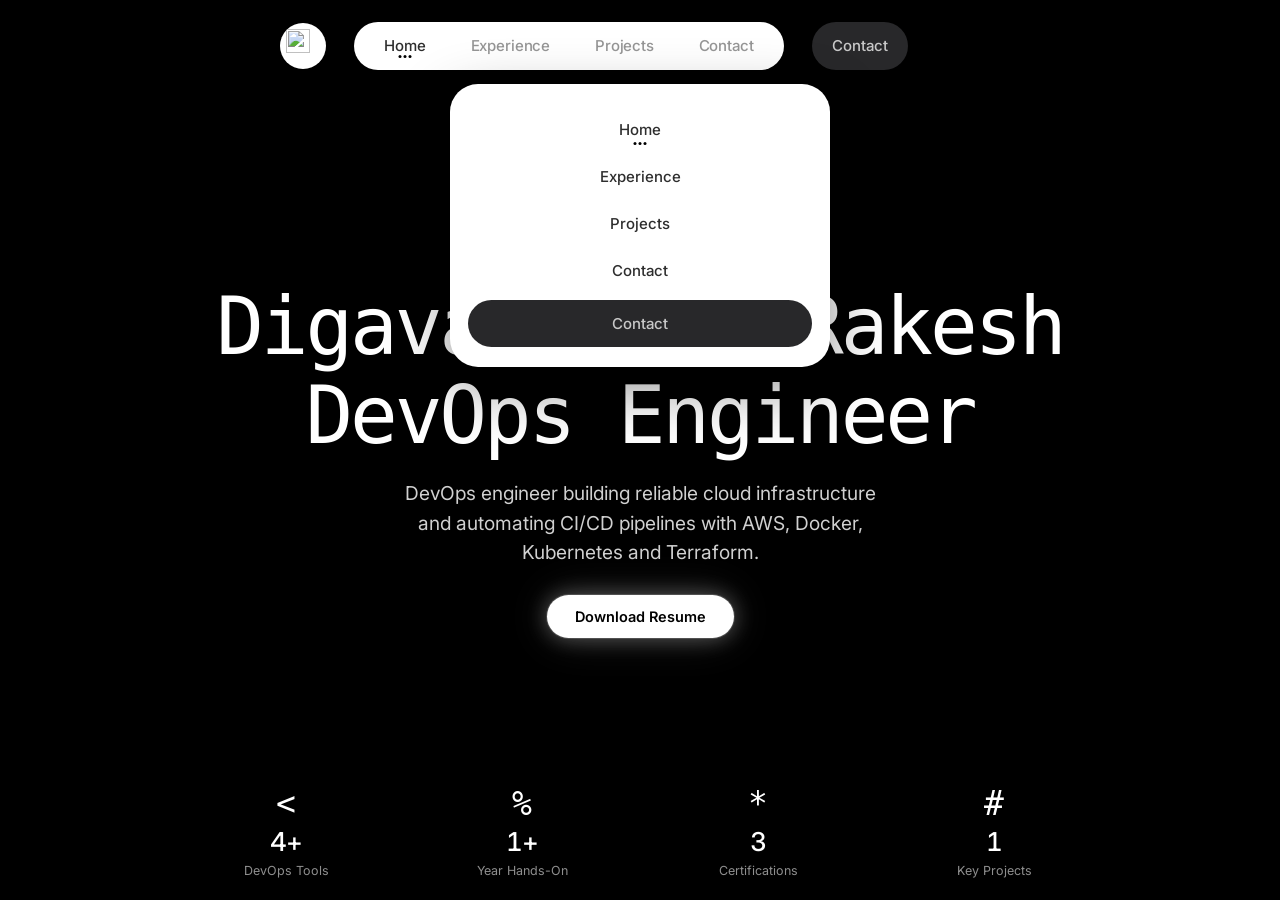
==== index.html @ d21d9f70 "Portfolio site" ====
<!DOCTYPE html>
<html lang="en">
<head>
<meta charset="UTF-8" />
<meta name="viewport" content="width=device-width, initial-scale=1.0" />
<meta name="description" content="Digavamurthi Rakesh — DevOps Engineer. AWS, Docker, Kubernetes, Jenkins and Terraform." />
<title>Digavamurthi Rakesh | DevOps Engineer</title>

<link rel="preconnect" href="https://fonts.googleapis.com" />
<link rel="preconnect" href="https://fonts.gstatic.com" crossorigin />
<link href="https://fonts.googleapis.com/css2?family=Inter:wght@400;500;600&display=swap" rel="stylesheet" />

<link
  href="https://db.onlinewebfonts.com/c/8cb707a9b8a73f8a7403336b861c3074?family=BubbledotICG-FinePos"
  rel="stylesheet"
/>

<link
  rel="stylesheet"
  href="https://cdnjs.cloudflare.com/ajax/libs/font-awesome/6.5.2/css/all.min.css"
  integrity="sha512-SnH5WK+bZxgPHs44uWIX+LLJAJ9/2PkPKZ5QiAj6Ta86w+fsb2TkcmfRyVX3pBnMFcV7oQPJkl9QevSCWr3W6A=="
  crossorigin="anonymous"
  referrerpolicy="no-referrer"
/>

<link rel="stylesheet" href="styles.css" />
</head>
<body>

<div class="bg">
  <video class="bg-video" autoplay muted loop playsinline>
    <source
      src="https://d8j0ntlcm91z4.cloudfront.net/user_38xzZboKViGWJOttwIXH07lWA1P/hf_20260809_012548_ef22562c-c0ae-4816-ad9d-f8922af4e6a7.mp4"
      type="video/mp4"
    />
  </video>
</div>

<div class="page">

  <header class="header">
    <a href="#" class="logo" aria-label="Home">
      <img src="assets/logo.webp" alt="" width="52" height="52" />
    </a>

    <nav class="nav-pill" aria-label="Primary">
      <a href="#" class="nav-link active">Home</a>
      <a href="#" class="nav-link">Experience</a>
      <a href="#" class="nav-link">Projects</a>
      <a href="mailto:rakeshdigavamurthi@gmail.com" class="nav-link">Contact</a>
    </nav>

    <a href="mailto:rakeshdigavamurthi@gmail.com" class="sign-in">Contact</a>

    <button type="button" class="burger" aria-label="Menu" aria-expanded="false" aria-controls="mobile-menu">
      <span></span><span></span><span></span>
    </button>
  </header>

  <div class="overlay" id="overlay" hidden></div>

  <nav class="mobile-menu" id="mobile-menu" aria-label="Mobile" hidden>
    <a href="#" class="mobile-link active">Home</a>
    <a href="#" class="mobile-link">Experience</a>
    <a href="#" class="mobile-link">Projects</a>
    <a href="mailto:rakeshdigavamurthi@gmail.com" class="mobile-link">Contact</a>
    <a href="mailto:rakeshdigavamurthi@gmail.com" class="mobile-sign-in">Contact</a>
  </nav>

  <main class="hero">
    <div class="trust anim" style="--d:0.05s">
      <div class="avatar a1"><span class="avatar-inner"><i class="fa-brands fa-aws"></i></span></div>
      <div class="avatar a2"><span class="avatar-inner"><i class="fa-brands fa-docker"></i></span></div>
      <div class="avatar a3"><span class="avatar-inner"><i class="fa-brands fa-github"></i></span></div>
      <div class="trust-pill">Hands-on with AWS, Docker &amp; CI/CD</div>
    </div>

    <h1 class="headline anim">
      <span class="line line1">Digavamurthi Rakesh</span>
      <span class="line line2">DevOps Engineer</span>
    </h1>

    <p class="subhead anim" style="--d:0.28s">
      DevOps engineer building reliable cloud infrastructure and automating
      CI/CD pipelines with AWS, Docker, Kubernetes and Terraform.
    </p>

    <a href="assets/Digavamurthi-Rakesh-Resume.pdf" download="Digavamurthi-Rakesh-Resume.pdf" class="cta anim" style="--d:0.4s">Download Resume</a>
  </main>

  <footer class="stats">
    <div class="stat anim" style="--d:0.5s">
      <div class="stat-icon">&lt;</div>
      <div class="stat-value" data-target="5" data-suffix="+" data-decimals="0">0+</div>
      <div class="stat-label">DevOps Tools</div>
    </div>
    <div class="stat anim" style="--d:0.58s">
      <div class="stat-icon">%</div>
      <div class="stat-value" data-target="1" data-suffix="+" data-decimals="0">0+</div>
      <div class="stat-label">Year Hands-On</div>
    </div>
    <div class="stat anim" style="--d:0.66s">
      <div class="stat-icon">*</div>
      <div class="stat-value" data-target="4" data-suffix="" data-decimals="0">0</div>
      <div class="stat-label">Certifications</div>
    </div>
    <div class="stat anim" style="--d:0.74s">
      <div class="stat-icon">#</div>
      <div class="stat-value" data-target="2" data-suffix="" data-decimals="0">0</div>
      <div class="stat-label">Key Projects</div>
    </div>
  </footer>

</div>

<script src="main.js"></script>
</body>
</html>
---- styles.css ----
/* ============================
   Variables
============================ */
:root {
  --bg: #000000;
  --text: #ffffff;
  --muted: #8e8e8e;
  --nav-text: #2e2e2e;
  --pill-dark: #28282a;
  --sign-in-text: #c8c8c8;
  --nav-shadow: 0 4px 14px rgba(0, 0, 0, 0.16);
  --trust-bg: #28282a;
  --trust-border: rgba(255, 255, 255, 0.4);
  --trust-text: #c4c2c3;
  --font-sans: "Inter", "Segoe UI", system-ui, sans-serif;
  --font-display: "BubbledotICG-FinePos", "Geist Pixel Circle", monospace;
}

/* ============================
   Reset
============================ */
* {
  margin: 0;
  padding: 0;
  box-sizing: border-box;
}

html, body {
  height: 100%;
  width: 100%;
}

body {
  position: relative;
  background: var(--bg);
  color: var(--text);
  overflow: hidden;
  height: 100vh;
  height: 100dvh;
  font-family: var(--font-sans);
  -webkit-font-smoothing: antialiased;
  -moz-osx-font-smoothing: grayscale;
  text-rendering: optimizeLegibility;
}

a {
  color: inherit;
}

button {
  font-family: inherit;
}

/* ============================
   Local font (fallback display face)
============================ */
@font-face {
  font-family: "Geist Pixel Circle";
  src: url("fonts/GeistPixel-Circle.woff2") format("woff2");
  font-weight: 400;
  font-style: normal;
  font-display: swap;
}

/* ============================
   Background video
============================ */
.bg {
  position: absolute;
  inset: 0;
  background: #000;
  overflow: hidden;
  z-index: 0;
}

.bg-video {
  position: absolute;
  inset: 0;
  width: 100%;
  height: 100%;
  object-fit: cover;
  pointer-events: none;
  z-index: 0;
}

/* ============================
   Page layout
============================ */
.page {
  position: relative;
  z-index: 1;
  display: flex;
  flex-direction: column;
  align-items: center;
  width: 100%;
  height: 100vh;
  height: 100dvh;
  padding: clamp(16px, 2.4vh, 28px) clamp(14px, 3vw, 32px);
  overflow: hidden;
}

/* ============================
   Header
============================ */
.header {
  position: relative;
  z-index: 3;
  flex-shrink: 0;
  width: 100%;
  max-width: 720px;
  display: flex;
  align-items: center;
  gap: clamp(18px, 2.8vw, 28px);
  animation: slideDown 0.7s cubic-bezier(0.22, 1, 0.36, 1) both;
}

@keyframes slideDown {
  from { opacity: 0; transform: translateY(-18px); }
  to   { opacity: 1; transform: translateY(0); }
}

.logo {
  flex-shrink: 0;
  width: clamp(40px, 4.4vw, 46px);
  height: clamp(40px, 4.4vw, 46px);
  border-radius: 50%;
  background: #fff;
  box-shadow: var(--nav-shadow);
  display: grid;
  place-items: center;
  overflow: hidden;
  text-decoration: none;
  transition: transform 0.25s ease;
}
.logo:hover {
  transform: scale(1.04);
}
.logo img {
  width: 72%;
  height: 72%;
  object-fit: contain;
  display: block;
}

.nav-pill {
  display: flex;
  align-items: center;
  justify-content: space-around;
  flex: 1;
  min-width: 0;
  max-width: 430px;
  height: clamp(44px, 5.2vw, 48px);
  padding: 4px 8px;
  background: #fff;
  border-radius: 999px;
  box-shadow: var(--nav-shadow);
}

.nav-link {
  position: relative;
  font-family: var(--font-sans);
  font-weight: 500;
  font-size: clamp(13px, 1.4vw, 15px);
  letter-spacing: -0.01em;
  color: var(--nav-text);
  text-decoration: none;
  opacity: 0.5;
  padding: 8px 10px;
  white-space: nowrap;
  transition: opacity 0.2s ease;
}
.nav-link:hover { opacity: 0.75; }
.nav-link.active { opacity: 1; }

.nav-link.active::after {
  content: "";
  position: absolute;
  left: 50%;
  bottom: 5px;
  transform: translateX(-50%);
  width: 3px;
  height: 3px;
  border-radius: 50%;
  background: #000;
  box-shadow: -5px 0 0 #000, 5px 0 0 #000;
}

.sign-in {
  flex-shrink: 0;
  display: inline-flex;
  align-items: center;
  justify-content: center;
  height: clamp(44px, 5.2vw, 48px);
  padding: 0 20px;
  background: var(--pill-dark);
  color: var(--sign-in-text);
  border-radius: 999px;
  box-shadow: var(--nav-shadow);
  font-family: var(--font-sans);
  font-weight: 500;
  font-size: clamp(13px, 1.4vw, 15px);
  text-decoration: none;
  white-space: nowrap;
  transition: background 0.2s ease, color 0.2s ease, transform 0.2s ease;
}
.sign-in:hover {
  background: #323234;
  color: #fff;
  transform: translateY(-1px);
}

.burger {
  display: none;
  flex-shrink: 0;
  position: relative;
  width: 48px;
  height: 48px;
  border: none;
  border-radius: 50%;
  background: var(--pill-dark);
  cursor: pointer;
  transition: background 0.3s ease;
}
.burger span {
  position: absolute;
  left: 50%;
  top: 50%;
  width: 18px;
  height: 1.5px;
  background: #fff;
  border-radius: 1px;
  transition: transform 0.3s ease, background 0.3s ease, opacity 0.3s ease;
}
.burger span:nth-child(1) { transform: translate(-50%, -50%) translateY(-6.5px); }
.burger span:nth-child(2) { transform: translate(-50%, -50%); }
.burger span:nth-child(3) { transform: translate(-50%, -50%) translateY(6.5px); }

.burger[aria-expanded="true"] {
  background: #fff;
}
.burger[aria-expanded="true"] span {
  background: #000;
}
.burger[aria-expanded="true"] span:nth-child(1) {
  transform: translate(-50%, -50%) rotate(45deg);
}
.burger[aria-expanded="true"] span:nth-child(2) {
  opacity: 0;
}
.burger[aria-expanded="true"] span:nth-child(3) {
  transform: translate(-50%, -50%) rotate(-45deg);
}

/* ============================
   Mobile overlay + menu
============================ */
.overlay {
  position: fixed;
  inset: 0;
  background: rgba(0, 0, 0, 0.62);
  backdrop-filter: blur(6px);
  -webkit-backdrop-filter: blur(6px);
  z-index: 2;
  animation: overlayIn 0.28s ease both;
}

@keyframes overlayIn {
  from { opacity: 0; }
  to   { opacity: 1; }
}

.mobile-menu {
  position: fixed;
  top: 84px;
  left: 50%;
  transform: translateX(-50%);
  z-index: 3;
  width: min(92vw, 380px);
  display: flex;
  flex-direction: column;
  background: #fff;
  border-radius: 28px;
  padding: 22px 18px 20px;
  box-shadow: 0 20px 60px rgba(0, 0, 0, 0.45);
  animation: menuIn 0.38s cubic-bezier(0.22, 1, 0.36, 1) both;
}

@keyframes menuIn {
  from { opacity: 0; transform: translateX(-50%) translateY(-12px) scale(0.96); }
  to   { opacity: 1; transform: translateX(-50%) translateY(0) scale(1); }
}

.mobile-link,
.mobile-sign-in {
  position: relative;
  display: flex;
  align-items: center;
  justify-content: center;
  padding: 14px 0;
  font-family: var(--font-sans);
  font-weight: 500;
  font-size: 15px;
  color: var(--nav-text);
  text-decoration: none;
  opacity: 0;
  animation: linkIn 0.4s cubic-bezier(0.22, 1, 0.36, 1) forwards;
}
.mobile-link:nth-of-type(1) { animation-delay: 0.05s; }
.mobile-link:nth-of-type(2) { animation-delay: 0.1s; }
.mobile-link:nth-of-type(3) { animation-delay: 0.15s; }
.mobile-link:nth-of-type(4) { animation-delay: 0.2s; }
.mobile-sign-in { animation-delay: 0.25s; }

@keyframes linkIn {
  from { opacity: 0; transform: translateY(8px); }
  to   { opacity: 1; transform: translateY(0); }
}

.mobile-link.active::after {
  content: "";
  position: absolute;
  left: 50%;
  bottom: 8px;
  transform: translateX(-50%);
  width: 3px;
  height: 3px;
  border-radius: 50%;
  background: #000;
  box-shadow: -5px 0 0 #000, 5px 0 0 #000;
}

.mobile-sign-in {
  margin-top: 6px;
  background: var(--pill-dark);
  color: var(--sign-in-text);
  border-radius: 999px;
}

/* ============================
   Hero
============================ */
.hero {
  position: relative;
  z-index: 1;
  flex: 1;
  width: 100%;
  max-width: 900px;
  display: flex;
  flex-direction: column;
  align-items: center;
  justify-content: center;
  text-align: center;
}

/* Trust row */
.trust {
  --trust-size: clamp(36px, 4.5vw, 42px);
  display: inline-flex;
  align-items: center;
  margin-bottom: clamp(16px, 2.5vh, 26px);
}

.avatar {
  position: relative;
  box-sizing: border-box;
  width: var(--trust-size);
  height: var(--trust-size);
  border-radius: 50%;
  background: var(--trust-bg);
  border: 1px solid var(--trust-border);
  padding: 5px;
  transition: transform 0.35s ease;
}
.avatar-inner {
  display: grid;
  place-items: center;
  width: 100%;
  height: 100%;
  border-radius: 50%;
  background: #fff;
}
.avatar-inner i {
  color: #111;
  font-size: calc(var(--trust-size) * 0.34);
  line-height: 1;
}

.a1 { z-index: 1; }
.a2 { z-index: 2; margin-left: calc(var(--trust-size) * -0.42); }
.a3 { z-index: 4; margin-left: calc(var(--trust-size) * -0.42); }

.a1:hover { transform: translateY(-2px); }
.a2:hover { transform: translateY(-4px); }
.a3:hover { transform: translateY(-2px); }

.trust-pill {
  box-sizing: border-box;
  z-index: 3;
  display: inline-flex;
  align-items: center;
  height: var(--trust-size);
  margin-left: calc(var(--trust-size) * -0.42);
  padding-left: calc(var(--trust-size) * 0.58);
  padding-right: 16px;
  background: var(--trust-bg);
  border: 1px solid var(--trust-border);
  border-radius: 999px;
  color: var(--trust-text);
  font-family: var(--font-sans);
  font-weight: 500;
  font-size: clamp(12px, 1.4vw, 13.5px);
  white-space: nowrap;
}

/* Headline */
.headline {
  font-family: var(--font-display);
  font-weight: 400;
  color: #fff;
  font-size: clamp(28px, 6.2vw, 80px);
  letter-spacing: -0.04em;
  line-height: 1.12;
  white-space: nowrap;
  overflow: hidden;
  margin: 0 0 clamp(14px, 2vh, 20px);
}

.headline.anim {
  opacity: 1;
  transform: none;
  filter: none;
  animation: none;
}

.headline .line {
  display: block;
  opacity: 0;
  transform: translateY(14px);
  animation: headlineFade 0.85s cubic-bezier(0.22, 1, 0.36, 1) forwards;
}
.headline .line1 { animation-delay: 0.12s; }
.headline .line2 { animation-delay: 0.3s; }

@keyframes headlineFade {
  to { opacity: 1; transform: translateY(0); }
}

/* Subhead */
.subhead {
  max-width: min(500px, 92%);
  font-size: clamp(calc(13.5px + 2pt), calc(1.55vw + 2pt), calc(16.5px + 2pt));
  color: #d0d0d0;
  opacity: 0.8;
  line-height: 1.55;
  font-weight: 400;
  margin: 0 0 clamp(20px, 3vh, 32px);
}

/* CTA */
.cta {
  display: inline-flex;
  align-items: center;
  justify-content: center;
  background: #fff;
  color: #000;
  font-family: var(--font-sans);
  font-weight: 600;
  font-size: clamp(13.5px, 1.5vw, 14.5px);
  padding: clamp(11px, 1.6vh, 13px) clamp(22px, 3vw, 28px);
  border-radius: 999px;
  text-decoration: none;
  box-shadow:
    0 0 0 1px rgba(255, 255, 255, 0.15),
    0 0 22px rgba(255, 255, 255, 0.32),
    0 0 44px rgba(255, 255, 255, 0.12);
  transition: transform 0.25s ease, box-shadow 0.25s ease;
}
.cta:hover {
  transform: translateY(-2px) scale(1.02);
  box-shadow:
    0 0 0 1px rgba(255, 255, 255, 0.25),
    0 0 30px rgba(255, 255, 255, 0.45),
    0 0 60px rgba(255, 255, 255, 0.18);
}
.cta.anim {
  animation-name: revealPulse;
}

@keyframes revealPulse {
  0%   { opacity: 0; transform: translateY(22px) scale(0.98); filter: blur(6px); }
  55%  { opacity: 1; transform: translateY(-2px) scale(1.04); filter: blur(0); }
  100% { opacity: 1; transform: translateY(0) scale(1); filter: blur(0); }
}

/* ============================
   Stats footer
============================ */
.stats {
  position: relative;
  z-index: 1;
  flex-shrink: 0;
  width: 100%;
  max-width: 920px;
  display: grid;
  grid-template-columns: repeat(4, 1fr);
  gap: clamp(10px, 2vw, 24px);
}

.stat {
  display: flex;
  flex-direction: column;
  align-items: center;
  gap: 6px;
  text-align: center;
}

.stat-icon {
  font-family: var(--font-display);
  color: #fff;
  font-size: clamp(22px, 3vw, 33px);
  line-height: 1;
}

.stat-value {
  font-family: var(--font-sans);
  color: #fff;
  font-weight: 500;
  font-size: clamp(18px, 2.2vw, 26px);
  letter-spacing: -0.025em;
  font-variant-numeric: tabular-nums;
}

.stat-label {
  font-family: var(--font-sans);
  color: var(--muted);
  font-size: clamp(11px, 1.2vw, 12.5px);
}

/* ============================
   Shared entrance animation
============================ */
.anim {
  opacity: 0;
  transform: translateY(22px) scale(0.98);
  filter: blur(6px);
  animation: reveal 0.85s cubic-bezier(0.22, 1, 0.36, 1) forwards;
  animation-delay: var(--d, 0s);
}

@keyframes reveal {
  to { opacity: 1; transform: translateY(0) scale(1); filter: blur(0); }
}

@media (prefers-reduced-motion: reduce) {
  .anim,
  .header,
  .headline .line {
    animation: none !important;
    opacity: 1 !important;
    transform: none !important;
    filter: none !important;
  }
}

/* ============================
   Mobile (<= 720px)
============================ */
@media (max-width: 720px) {
  .header {
    justify-content: space-between;
    max-width: 100%;
  }
  .nav-pill,
  .sign-in {
    display: none;
  }
  .burger {
    display: block;
  }
  .logo {
    width: 48px;
    height: 48px;
  }

  .headline {
    letter-spacing: -0.08em;
    line-height: 1.05;
  }

  .stats {
    grid-template-columns: repeat(2, 1fr);
    gap: clamp(18px, 4vw, 26px) clamp(10px, 3vw, 20px);
  }
}

/* ============================
   Small mobile (<= 420px)
============================ */
@media (max-width: 420px) {
  .trust {
    --trust-size: 34px;
  }
  .trust-pill {
    font-size: 12px;
  }
  .headline {
    letter-spacing: -0.09em;
    line-height: 1.04;
  }
}

/* ============================
   Short viewport height
============================ */
@media (max-height: 700px) {
  .trust {
    margin-bottom: clamp(10px, 1.5vh, 16px);
  }
  .headline {
    margin-bottom: clamp(8px, 1.2vh, 14px);
  }
  .subhead {
    margin-bottom: clamp(12px, 1.8vh, 20px);
  }
}
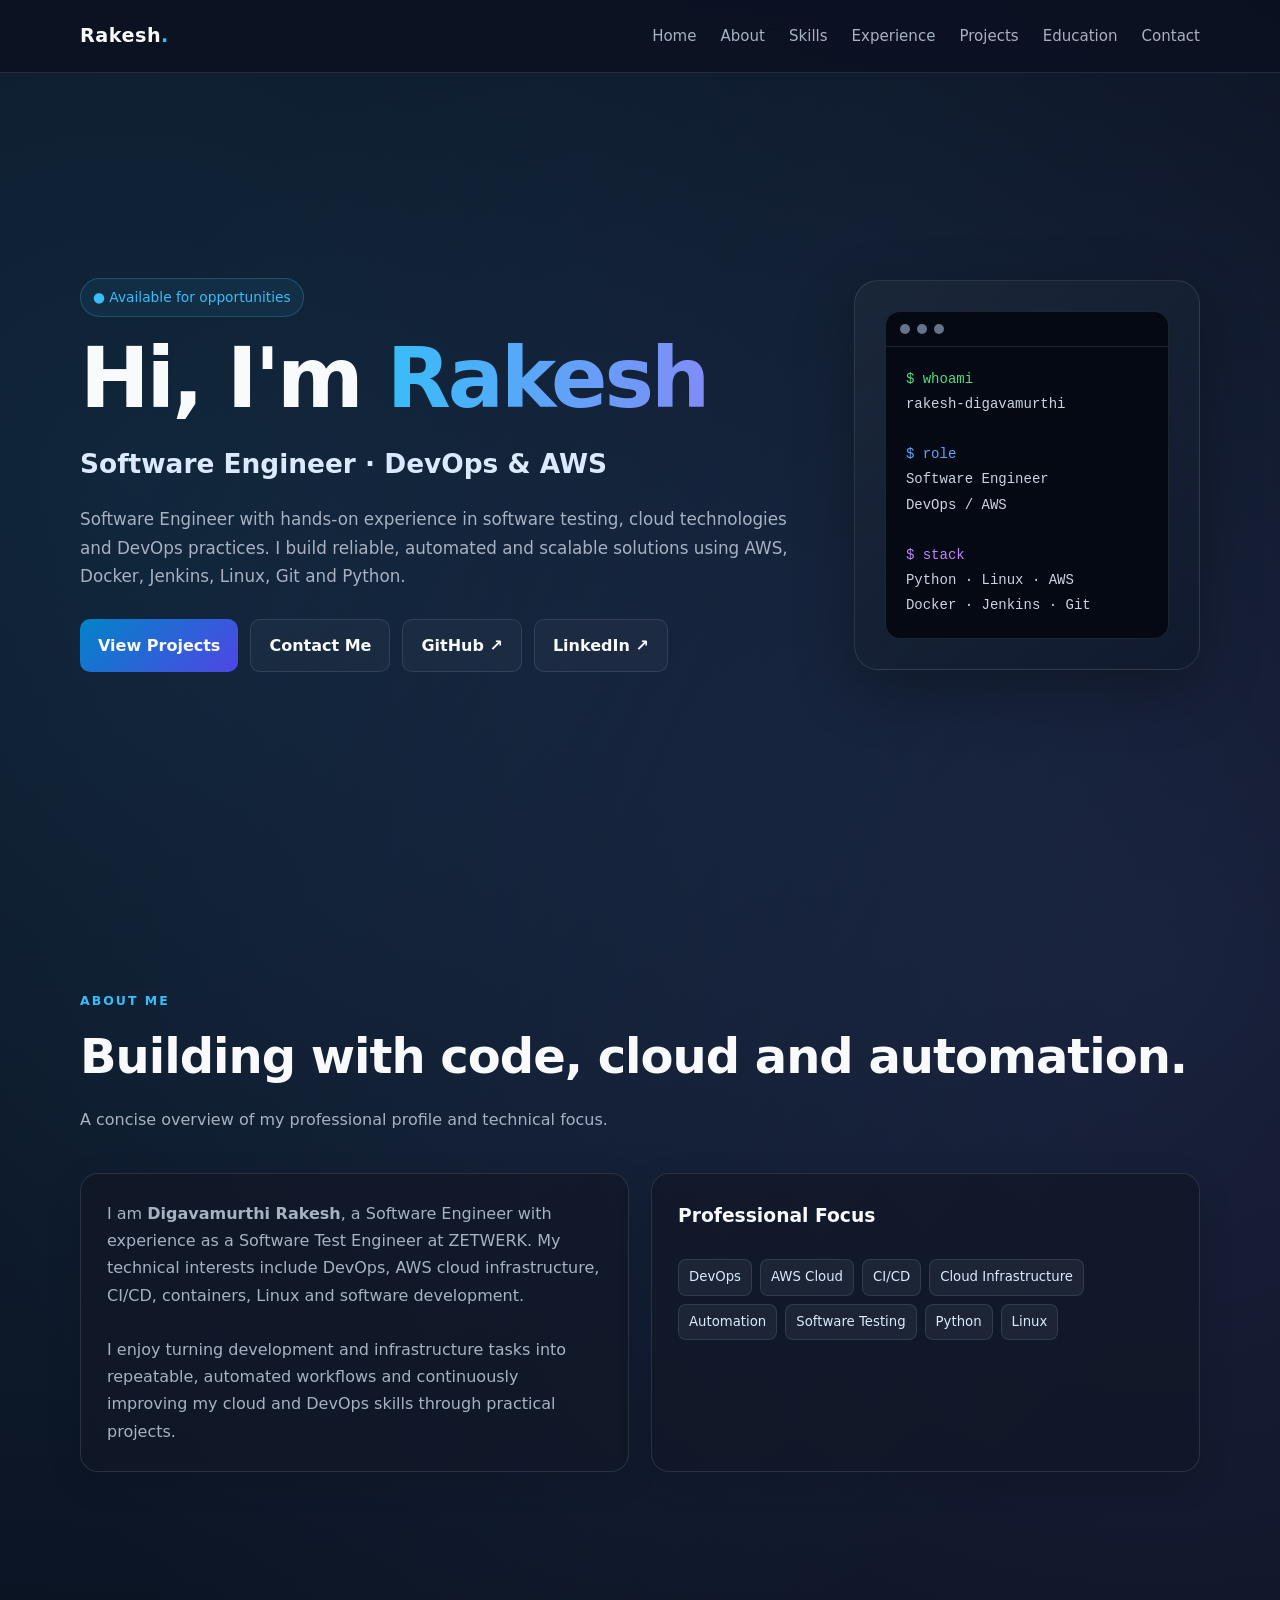
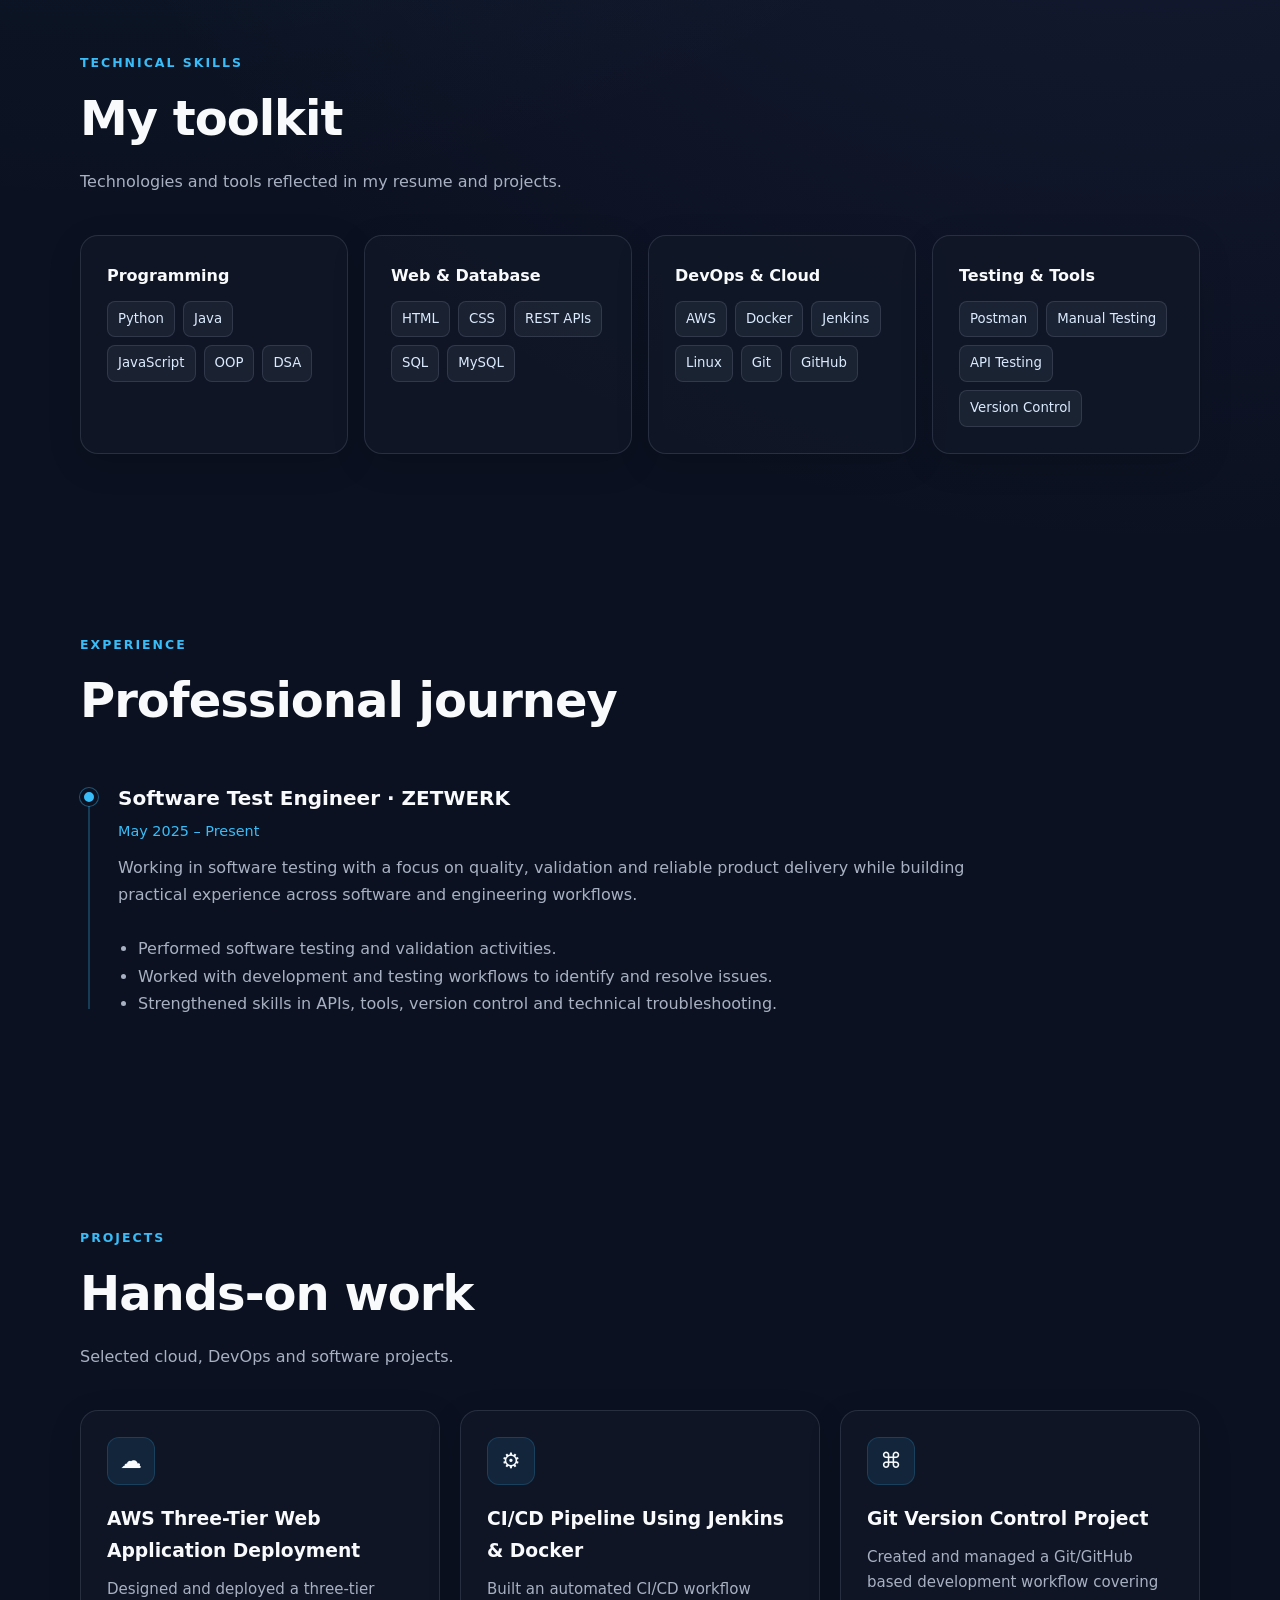
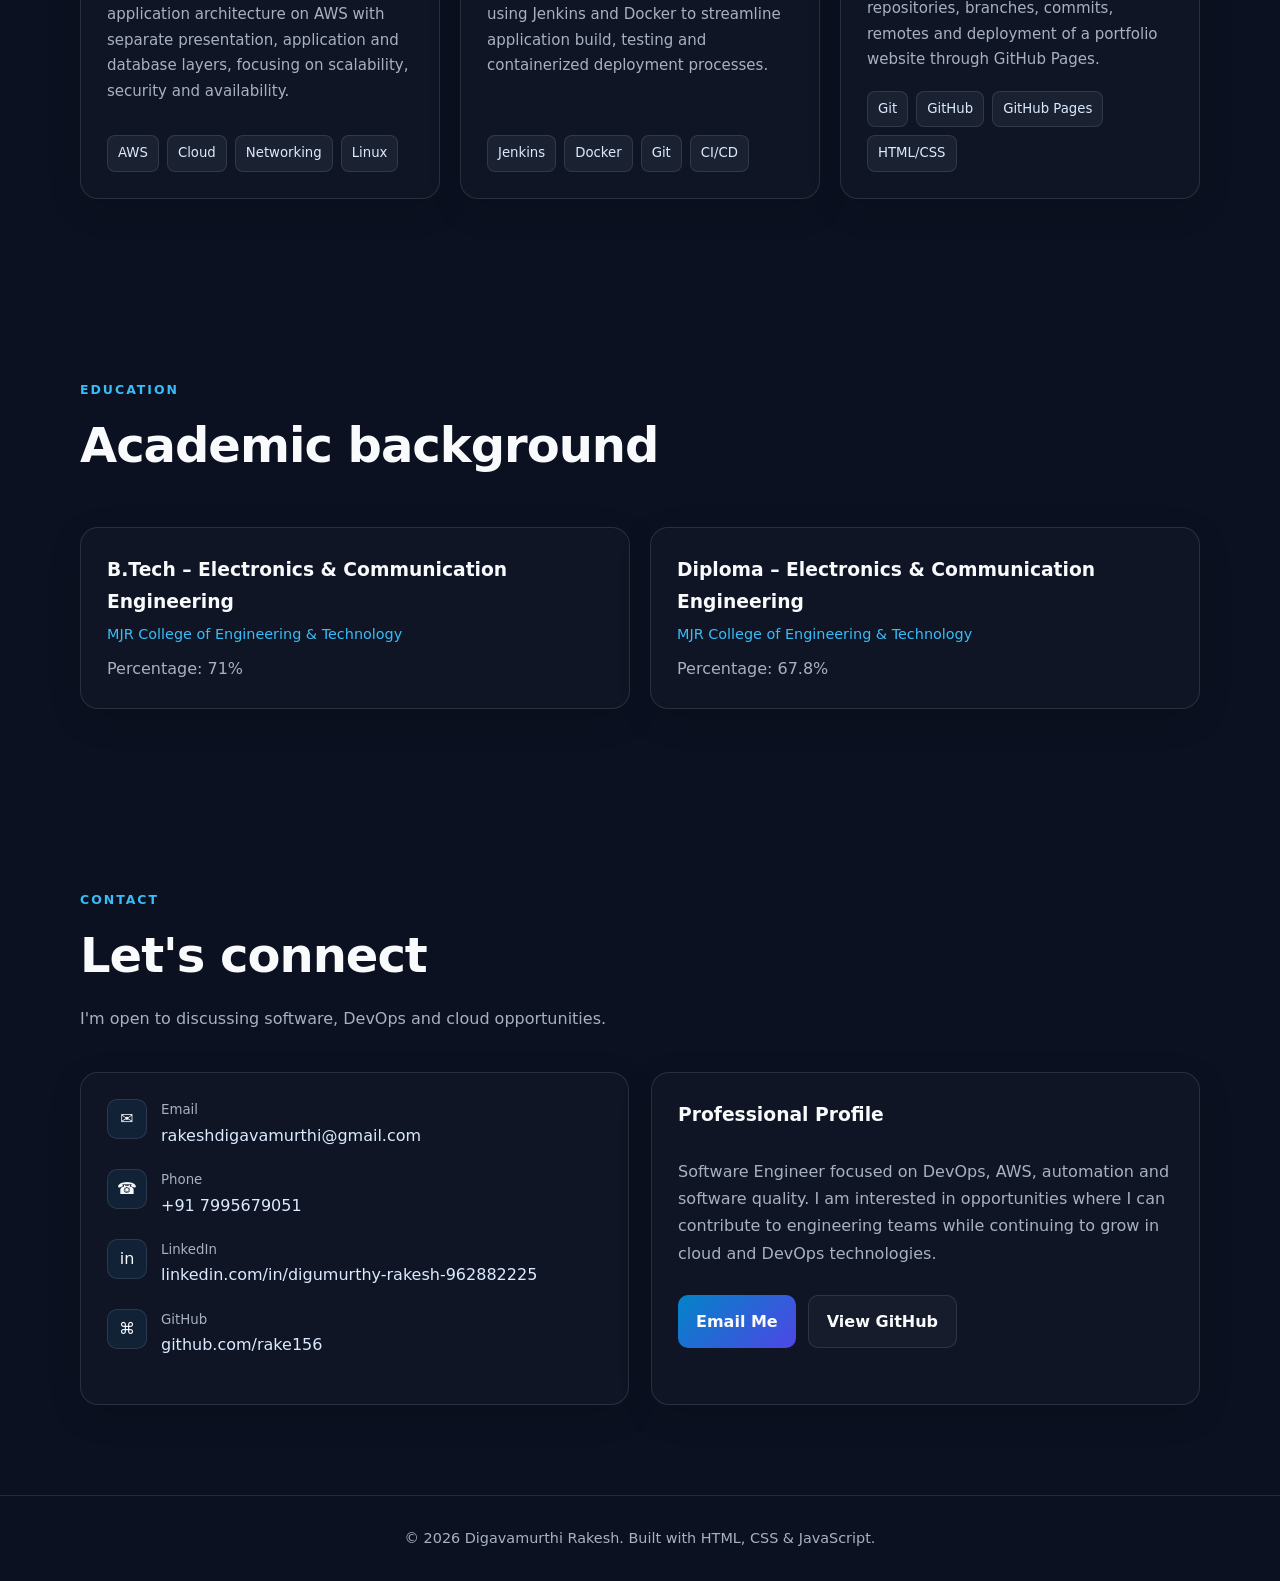
==== commit 516348e3: "Update professional portfolio website" ====
--- a/index.html
+++ b/index.html
@@ -1,118 +1,815 @@
 <!DOCTYPE html>
 <html lang="en">
 <head>
-<meta charset="UTF-8" />
-<meta name="viewport" content="width=device-width, initial-scale=1.0" />
-<meta name="description" content="Digavamurthi Rakesh — DevOps Engineer. AWS, Docker, Kubernetes, Jenkins and Terraform." />
-<title>Digavamurthi Rakesh | DevOps Engineer</title>
-
-<link rel="preconnect" href="https://fonts.googleapis.com" />
-<link rel="preconnect" href="https://fonts.gstatic.com" crossorigin />
-<link href="https://fonts.googleapis.com/css2?family=Inter:wght@400;500;600&display=swap" rel="stylesheet" />
-
-<link
-  href="https://db.onlinewebfonts.com/c/8cb707a9b8a73f8a7403336b861c3074?family=BubbledotICG-FinePos"
-  rel="stylesheet"
-/>
-
-<link
-  rel="stylesheet"
-  href="https://cdnjs.cloudflare.com/ajax/libs/font-awesome/6.5.2/css/all.min.css"
-  integrity="sha512-SnH5WK+bZxgPHs44uWIX+LLJAJ9/2PkPKZ5QiAj6Ta86w+fsb2TkcmfRyVX3pBnMFcV7oQPJkl9QevSCWr3W6A=="
-  crossorigin="anonymous"
-  referrerpolicy="no-referrer"
-/>
-
-<link rel="stylesheet" href="styles.css" />
+  <meta charset="UTF-8">
+  <meta name="viewport" content="width=device-width, initial-scale=1.0">
+  <meta name="description" content="Digavamurthi Rakesh - Software Engineer and DevOps/AWS professional portfolio">
+  <meta name="keywords" content="Rakesh Digavamurthi, DevOps Engineer, AWS, Docker, Jenkins, Linux, Python, Software Engineer">
+  <meta name="author" content="Digavamurthi Rakesh">
+  <title>Rakesh Digavamurthi | Software Engineer | DevOps & AWS</title>
+
+  <style>
+    :root {
+      --bg: #0b1120;
+      --bg-soft: #111827;
+      --card: rgba(17, 24, 39, 0.78);
+      --text: #f8fafc;
+      --muted: #a7b1c2;
+      --accent: #38bdf8;
+      --accent-2: #818cf8;
+      --border: rgba(148, 163, 184, 0.18);
+      --shadow: 0 20px 60px rgba(0,0,0,.28);
+      --max: 1120px;
+    }
+
+    * { box-sizing: border-box; margin: 0; padding: 0; }
+    html { scroll-behavior: smooth; }
+    body {
+      font-family: Inter, ui-sans-serif, system-ui, -apple-system, BlinkMacSystemFont, "Segoe UI", sans-serif;
+      background:
+        radial-gradient(circle at 10% 10%, rgba(56,189,248,.12), transparent 30%),
+        radial-gradient(circle at 90% 20%, rgba(129,140,248,.12), transparent 30%),
+        var(--bg);
+      color: var(--text);
+      line-height: 1.7;
+    }
+
+    a { color: inherit; text-decoration: none; }
+    .container { width: min(92%, var(--max)); margin: auto; }
+
+    /* Navigation */
+    nav {
+      position: fixed;
+      top: 0;
+      left: 0;
+      width: 100%;
+      z-index: 1000;
+      background: rgba(11,17,32,.82);
+      backdrop-filter: blur(16px);
+      border-bottom: 1px solid var(--border);
+    }
+
+    .nav-inner {
+      min-height: 72px;
+      display: flex;
+      align-items: center;
+      justify-content: space-between;
+      gap: 24px;
+    }
+
+    .logo {
+      font-weight: 800;
+      font-size: 1.2rem;
+      letter-spacing: .5px;
+    }
+
+    .logo span { color: var(--accent); }
+
+    .nav-links {
+      display: flex;
+      list-style: none;
+      gap: 24px;
+      align-items: center;
+    }
+
+    .nav-links a {
+      color: var(--muted);
+      font-size: .94rem;
+      transition: .25s;
+    }
+
+    .nav-links a:hover { color: var(--text); }
+
+    .menu-btn {
+      display: none;
+      border: 1px solid var(--border);
+      background: transparent;
+      color: var(--text);
+      padding: 8px 11px;
+      border-radius: 8px;
+      cursor: pointer;
+      font-size: 1.1rem;
+    }
+
+    /* Hero */
+    .hero {
+      min-height: 100vh;
+      display: flex;
+      align-items: center;
+      padding: 120px 0 70px;
+    }
+
+    .hero-grid {
+      display: grid;
+      grid-template-columns: 1.35fr .65fr;
+      gap: 55px;
+      align-items: center;
+    }
+
+    .eyebrow {
+      display: inline-flex;
+      align-items: center;
+      gap: 8px;
+      color: var(--accent);
+      border: 1px solid rgba(56,189,248,.25);
+      background: rgba(56,189,248,.07);
+      padding: 7px 12px;
+      border-radius: 999px;
+      font-size: .86rem;
+      margin-bottom: 20px;
+    }
+
+    h1 {
+      font-size: clamp(2.6rem, 7vw, 5.2rem);
+      line-height: 1.02;
+      letter-spacing: -3px;
+      margin-bottom: 20px;
+    }
+
+    h1 span {
+      background: linear-gradient(90deg, var(--accent), var(--accent-2));
+      -webkit-background-clip: text;
+      background-clip: text;
+      color: transparent;
+    }
+
+    .hero h2 {
+      color: #dbeafe;
+      font-size: clamp(1.15rem, 2.5vw, 1.65rem);
+      font-weight: 600;
+      margin-bottom: 18px;
+    }
+
+    .hero p {
+      color: var(--muted);
+      max-width: 720px;
+      font-size: 1.05rem;
+    }
+
+    .buttons {
+      display: flex;
+      flex-wrap: wrap;
+      gap: 12px;
+      margin-top: 28px;
+    }
+
+    .btn {
+      display: inline-flex;
+      align-items: center;
+      justify-content: center;
+      padding: 12px 18px;
+      border-radius: 10px;
+      border: 1px solid var(--border);
+      font-weight: 700;
+      transition: transform .2s, border-color .2s, background .2s;
+    }
+
+    .btn:hover { transform: translateY(-2px); border-color: rgba(56,189,248,.5); }
+    .btn-primary {
+      background: linear-gradient(135deg, #0284c7, #4f46e5);
+      border: none;
+    }
+    .btn-secondary { background: rgba(255,255,255,.03); }
+
+    .hero-card {
+      padding: 30px;
+      border: 1px solid var(--border);
+      border-radius: 24px;
+      background: linear-gradient(145deg, rgba(30,41,59,.75), rgba(15,23,42,.65));
+      box-shadow: var(--shadow);
+    }
+
+    .terminal {
+      border-radius: 15px;
+      overflow: hidden;
+      border: 1px solid var(--border);
+      background: #050914;
+    }
+
+    .terminal-top {
+      display: flex;
+      gap: 7px;
+      padding: 12px 14px;
+      border-bottom: 1px solid var(--border);
+    }
+
+    .dot { width: 10px; height: 10px; border-radius: 50%; background: #64748b; }
+    .terminal-body {
+      padding: 20px;
+      color: #cbd5e1;
+      font: 14px/1.8 ui-monospace, SFMono-Regular, Menlo, Consolas, monospace;
+    }
+    .terminal-body .green { color: #4ade80; }
+    .terminal-body .blue { color: #60a5fa; }
+    .terminal-body .purple { color: #c084fc; }
+
+    /* Sections */
+    section { padding: 90px 0; }
+    .section-title {
+      margin-bottom: 40px;
+    }
+
+    .section-title .small {
+      color: var(--accent);
+      font-weight: 800;
+      text-transform: uppercase;
+      letter-spacing: 2px;
+      font-size: .78rem;
+    }
+
+    .section-title h2 {
+      font-size: clamp(2rem, 4vw, 3rem);
+      margin-top: 5px;
+      letter-spacing: -1px;
+    }
+
+    .section-title p {
+      color: var(--muted);
+      margin-top: 8px;
+      max-width: 750px;
+    }
+
+    .about-grid, .contact-grid {
+      display: grid;
+      grid-template-columns: 1fr 1fr;
+      gap: 22px;
+    }
+
+    .card {
+      background: var(--card);
+      border: 1px solid var(--border);
+      border-radius: 18px;
+      padding: 26px;
+      box-shadow: 0 10px 35px rgba(0,0,0,.12);
+    }
+
+    .card p { color: var(--muted); }
+
+    /* Skills */
+    .skills-grid {
+      display: grid;
+      grid-template-columns: repeat(4, 1fr);
+      gap: 16px;
+    }
+
+    .skill-card h3 {
+      font-size: 1rem;
+      margin-bottom: 12px;
+    }
+
+    .tags {
+      display: flex;
+      flex-wrap: wrap;
+      gap: 8px;
+    }
+
+    .tag {
+      padding: 6px 10px;
+      border-radius: 8px;
+      background: rgba(148,163,184,.09);
+      border: 1px solid var(--border);
+      color: #dbeafe;
+      font-size: .83rem;
+    }
+
+    /* Experience */
+    .timeline {
+      position: relative;
+      max-width: 900px;
+    }
+
+    .timeline::before {
+      content: "";
+      position: absolute;
+      left: 8px;
+      top: 8px;
+      bottom: 8px;
+      width: 2px;
+      background: rgba(56,189,248,.25);
+    }
+
+    .timeline-item {
+      position: relative;
+      padding-left: 38px;
+      margin-bottom: 30px;
+    }
+
+    .timeline-dot {
+      position: absolute;
+      left: 0;
+      top: 7px;
+      width: 18px;
+      height: 18px;
+      border-radius: 50%;
+      background: var(--accent);
+      border: 4px solid var(--bg);
+      box-shadow: 0 0 0 1px rgba(56,189,248,.4);
+    }
+
+    .timeline-item h3 { font-size: 1.25rem; }
+    .timeline-item .meta { color: var(--accent); margin: 4px 0 10px; font-size: .9rem; }
+    .timeline-item p, .timeline-item li { color: var(--muted); }
+    .timeline-item ul { padding-left: 20px; }
+
+    /* Projects */
+    .projects {
+      display: grid;
+      grid-template-columns: repeat(3, 1fr);
+      gap: 20px;
+    }
+
+    .project {
+      display: flex;
+      flex-direction: column;
+      min-height: 300px;
+    }
+
+    .project-icon {
+      width: 48px;
+      height: 48px;
+      display: grid;
+      place-items: center;
+      border-radius: 12px;
+      background: rgba(56,189,248,.1);
+      border: 1px solid rgba(56,189,248,.18);
+      font-size: 1.35rem;
+      margin-bottom: 18px;
+    }
+
+    .project h3 { margin-bottom: 10px; }
+    .project p { color: var(--muted); font-size: .94rem; flex: 1; }
+    .project .tags { margin-top: 18px; }
+
+    /* Education */
+    .education {
+      display: grid;
+      grid-template-columns: 1fr 1fr;
+      gap: 20px;
+    }
+
+    .education h3 { margin-bottom: 5px; }
+    .education .meta { color: var(--accent); font-size: .9rem; margin-bottom: 8px; }
+    .education p { color: var(--muted); }
+
+    /* Contact */
+    .contact-item {
+      display: flex;
+      gap: 14px;
+      align-items: flex-start;
+      margin-bottom: 20px;
+    }
+
+    .contact-icon {
+      width: 40px;
+      height: 40px;
+      flex: 0 0 40px;
+      display: grid;
+      place-items: center;
+      border-radius: 10px;
+      background: rgba(56,189,248,.08);
+      border: 1px solid var(--border);
+    }
+
+    .contact-item small { color: var(--muted); display: block; }
+    .contact-item a { color: #dbeafe; word-break: break-word; }
+    .contact-item a:hover { color: var(--accent); }
+
+    footer {
+      padding: 30px 0;
+      border-top: 1px solid var(--border);
+      color: var(--muted);
+      text-align: center;
+      font-size: .9rem;
+    }
+
+    .back-top {
+      position: fixed;
+      right: 22px;
+      bottom: 22px;
+      width: 42px;
+      height: 42px;
+      border-radius: 50%;
+      display: grid;
+      place-items: center;
+      background: #111827;
+      border: 1px solid var(--border);
+      opacity: 0;
+      pointer-events: none;
+      transition: .25s;
+    }
+
+    .back-top.show { opacity: 1; pointer-events: auto; }
+
+    @media (max-width: 900px) {
+      .hero-grid, .about-grid, .contact-grid, .education { grid-template-columns: 1fr; }
+      .skills-grid { grid-template-columns: repeat(2, 1fr); }
+      .projects { grid-template-columns: 1fr; }
+      .hero-card { max-width: 600px; }
+    }
+
+    @media (max-width: 700px) {
+      .menu-btn { display: block; }
+      .nav-links {
+        display: none;
+        position: absolute;
+        top: 72px;
+        left: 0;
+        right: 0;
+        padding: 18px 5%;
+        flex-direction: column;
+        align-items: flex-start;
+        background: #0b1120;
+        border-bottom: 1px solid var(--border);
+      }
+      .nav-links.open { display: flex; }
+      .skills-grid { grid-template-columns: 1fr; }
+      h1 { letter-spacing: -2px; }
+    }
+  </style>
 </head>
+
 <body>
 
-<div class="bg">
-  <video class="bg-video" autoplay muted loop playsinline>
-    <source
-      src="https://d8j0ntlcm91z4.cloudfront.net/user_38xzZboKViGWJOttwIXH07lWA1P/hf_20260809_012548_ef22562c-c0ae-4816-ad9d-f8922af4e6a7.mp4"
-      type="video/mp4"
-    />
-  </video>
-</div>
-
-<div class="page">
-
-  <header class="header">
-    <a href="#" class="logo" aria-label="Home">
-      <img src="assets/logo.webp" alt="" width="52" height="52" />
-    </a>
-
-    <nav class="nav-pill" aria-label="Primary">
-      <a href="#" class="nav-link active">Home</a>
-      <a href="#" class="nav-link">Experience</a>
-      <a href="#" class="nav-link">Projects</a>
-      <a href="mailto:rakeshdigavamurthi@gmail.com" class="nav-link">Contact</a>
-    </nav>
-
-    <a href="mailto:rakeshdigavamurthi@gmail.com" class="sign-in">Contact</a>
-
-    <button type="button" class="burger" aria-label="Menu" aria-expanded="false" aria-controls="mobile-menu">
-      <span></span><span></span><span></span>
-    </button>
-  </header>
-
-  <div class="overlay" id="overlay" hidden></div>
-
-  <nav class="mobile-menu" id="mobile-menu" aria-label="Mobile" hidden>
-    <a href="#" class="mobile-link active">Home</a>
-    <a href="#" class="mobile-link">Experience</a>
-    <a href="#" class="mobile-link">Projects</a>
-    <a href="mailto:rakeshdigavamurthi@gmail.com" class="mobile-link">Contact</a>
-    <a href="mailto:rakeshdigavamurthi@gmail.com" class="mobile-sign-in">Contact</a>
+  <nav>
+    <div class="container nav-inner">
+      <a class="logo" href="#home">Rakesh<span>.</span></a>
+
+      <button class="menu-btn" id="menuBtn" aria-label="Open navigation">☰</button>
+
+      <ul class="nav-links" id="navLinks">
+        <li><a href="#home">Home</a></li>
+        <li><a href="#about">About</a></li>
+        <li><a href="#skills">Skills</a></li>
+        <li><a href="#experience">Experience</a></li>
+        <li><a href="#projects">Projects</a></li>
+        <li><a href="#education">Education</a></li>
+        <li><a href="#contact">Contact</a></li>
+      </ul>
+    </div>
   </nav>
 
-  <main class="hero">
-    <div class="trust anim" style="--d:0.05s">
-      <div class="avatar a1"><span class="avatar-inner"><i class="fa-brands fa-aws"></i></span></div>
-      <div class="avatar a2"><span class="avatar-inner"><i class="fa-brands fa-docker"></i></span></div>
-      <div class="avatar a3"><span class="avatar-inner"><i class="fa-brands fa-github"></i></span></div>
-      <div class="trust-pill">Hands-on with AWS, Docker &amp; CI/CD</div>
-    </div>
-
-    <h1 class="headline anim">
-      <span class="line line1">Digavamurthi Rakesh</span>
-      <span class="line line2">DevOps Engineer</span>
-    </h1>
-
-    <p class="subhead anim" style="--d:0.28s">
-      DevOps engineer building reliable cloud infrastructure and automating
-      CI/CD pipelines with AWS, Docker, Kubernetes and Terraform.
-    </p>
-
-    <a href="assets/Digavamurthi-Rakesh-Resume.pdf" download="Digavamurthi-Rakesh-Resume.pdf" class="cta anim" style="--d:0.4s">Download Resume</a>
+  <main>
+
+    <!-- HERO -->
+    <section class="hero" id="home">
+      <div class="container hero-grid">
+        <div>
+          <div class="eyebrow">● Available for opportunities</div>
+
+          <h1>Hi, I'm <span>Rakesh</span></h1>
+
+          <h2>Software Engineer · DevOps & AWS</h2>
+
+          <p>
+            Software Engineer with hands-on experience in software testing,
+            cloud technologies and DevOps practices. I build reliable,
+            automated and scalable solutions using AWS, Docker, Jenkins,
+            Linux, Git and Python.
+          </p>
+
+          <div class="buttons">
+            <a class="btn btn-primary" href="#projects">View Projects</a>
+            <a class="btn btn-secondary" href="#contact">Contact Me</a>
+            <a class="btn btn-secondary" href="https://github.com/rake156" target="_blank" rel="noopener">GitHub ↗</a>
+            <a class="btn btn-secondary" href="https://www.linkedin.com/in/digumurthy-rakesh-962882225/" target="_blank" rel="noopener">LinkedIn ↗</a>
+          </div>
+        </div>
+
+        <div class="hero-card">
+          <div class="terminal">
+            <div class="terminal-top">
+              <span class="dot"></span>
+              <span class="dot"></span>
+              <span class="dot"></span>
+            </div>
+            <div class="terminal-body">
+              <div><span class="green">$ whoami</span></div>
+              <div>rakesh-digavamurthi</div>
+              <br>
+              <div><span class="blue">$ role</span></div>
+              <div>Software Engineer</div>
+              <div>DevOps / AWS</div>
+              <br>
+              <div><span class="purple">$ stack</span></div>
+              <div>Python · Linux · AWS</div>
+              <div>Docker · Jenkins · Git</div>
+            </div>
+          </div>
+        </div>
+      </div>
+    </section>
+
+    <!-- ABOUT -->
+    <section id="about">
+      <div class="container">
+        <div class="section-title">
+          <div class="small">About Me</div>
+          <h2>Building with code, cloud and automation.</h2>
+          <p>A concise overview of my professional profile and technical focus.</p>
+        </div>
+
+        <div class="about-grid">
+          <div class="card">
+            <p>
+              I am <strong>Digavamurthi Rakesh</strong>, a Software Engineer
+              with experience as a Software Test Engineer at ZETWERK. My
+              technical interests include DevOps, AWS cloud infrastructure,
+              CI/CD, containers, Linux and software development.
+            </p>
+            <br>
+            <p>
+              I enjoy turning development and infrastructure tasks into
+              repeatable, automated workflows and continuously improving my
+              cloud and DevOps skills through practical projects.
+            </p>
+          </div>
+
+          <div class="card">
+            <h3>Professional Focus</h3>
+            <br>
+            <div class="tags">
+              <span class="tag">DevOps</span>
+              <span class="tag">AWS Cloud</span>
+              <span class="tag">CI/CD</span>
+              <span class="tag">Cloud Infrastructure</span>
+              <span class="tag">Automation</span>
+              <span class="tag">Software Testing</span>
+              <span class="tag">Python</span>
+              <span class="tag">Linux</span>
+            </div>
+          </div>
+        </div>
+      </div>
+    </section>
+
+    <!-- SKILLS -->
+    <section id="skills">
+      <div class="container">
+        <div class="section-title">
+          <div class="small">Technical Skills</div>
+          <h2>My toolkit</h2>
+          <p>Technologies and tools reflected in my resume and projects.</p>
+        </div>
+
+        <div class="skills-grid">
+          <div class="card skill-card">
+            <h3>Programming</h3>
+            <div class="tags">
+              <span class="tag">Python</span>
+              <span class="tag">Java</span>
+              <span class="tag">JavaScript</span>
+              <span class="tag">OOP</span>
+              <span class="tag">DSA</span>
+            </div>
+          </div>
+
+          <div class="card skill-card">
+            <h3>Web & Database</h3>
+            <div class="tags">
+              <span class="tag">HTML</span>
+              <span class="tag">CSS</span>
+              <span class="tag">REST APIs</span>
+              <span class="tag">SQL</span>
+              <span class="tag">MySQL</span>
+            </div>
+          </div>
+
+          <div class="card skill-card">
+            <h3>DevOps & Cloud</h3>
+            <div class="tags">
+              <span class="tag">AWS</span>
+              <span class="tag">Docker</span>
+              <span class="tag">Jenkins</span>
+              <span class="tag">Linux</span>
+              <span class="tag">Git</span>
+              <span class="tag">GitHub</span>
+            </div>
+          </div>
+
+          <div class="card skill-card">
+            <h3>Testing & Tools</h3>
+            <div class="tags">
+              <span class="tag">Postman</span>
+              <span class="tag">Manual Testing</span>
+              <span class="tag">API Testing</span>
+              <span class="tag">Version Control</span>
+            </div>
+          </div>
+        </div>
+      </div>
+    </section>
+
+    <!-- EXPERIENCE -->
+    <section id="experience">
+      <div class="container">
+        <div class="section-title">
+          <div class="small">Experience</div>
+          <h2>Professional journey</h2>
+        </div>
+
+        <div class="timeline">
+          <div class="timeline-item">
+            <div class="timeline-dot"></div>
+            <h3>Software Test Engineer · ZETWERK</h3>
+            <div class="meta">May 2025 – Present</div>
+            <p>
+              Working in software testing with a focus on quality,
+              validation and reliable product delivery while building
+              practical experience across software and engineering workflows.
+            </p>
+            <br>
+            <ul>
+              <li>Performed software testing and validation activities.</li>
+              <li>Worked with development and testing workflows to identify and resolve issues.</li>
+              <li>Strengthened skills in APIs, tools, version control and technical troubleshooting.</li>
+            </ul>
+          </div>
+        </div>
+      </div>
+    </section>
+
+    <!-- PROJECTS -->
+    <section id="projects">
+      <div class="container">
+        <div class="section-title">
+          <div class="small">Projects</div>
+          <h2>Hands-on work</h2>
+          <p>Selected cloud, DevOps and software projects.</p>
+        </div>
+
+        <div class="projects">
+
+          <article class="card project">
+            <div class="project-icon">☁</div>
+            <h3>AWS Three-Tier Web Application Deployment</h3>
+            <p>
+              Designed and deployed a three-tier application architecture on
+              AWS with separate presentation, application and database layers,
+              focusing on scalability, security and availability.
+            </p>
+            <div class="tags">
+              <span class="tag">AWS</span>
+              <span class="tag">Cloud</span>
+              <span class="tag">Networking</span>
+              <span class="tag">Linux</span>
+            </div>
+          </article>
+
+          <article class="card project">
+            <div class="project-icon">⚙</div>
+            <h3>CI/CD Pipeline Using Jenkins & Docker</h3>
+            <p>
+              Built an automated CI/CD workflow using Jenkins and Docker to
+              streamline application build, testing and containerized
+              deployment processes.
+            </p>
+            <div class="tags">
+              <span class="tag">Jenkins</span>
+              <span class="tag">Docker</span>
+              <span class="tag">Git</span>
+              <span class="tag">CI/CD</span>
+            </div>
+          </article>
+
+          <article class="card project">
+            <div class="project-icon">⌘</div>
+            <h3>Git Version Control Project</h3>
+            <p>
+              Created and managed a Git/GitHub based development workflow
+              covering repositories, branches, commits, remotes and deployment
+              of a portfolio website through GitHub Pages.
+            </p>
+            <div class="tags">
+              <span class="tag">Git</span>
+              <span class="tag">GitHub</span>
+              <span class="tag">GitHub Pages</span>
+              <span class="tag">HTML/CSS</span>
+            </div>
+          </article>
+
+        </div>
+      </div>
+    </section>
+
+    <!-- EDUCATION -->
+    <section id="education">
+      <div class="container">
+        <div class="section-title">
+          <div class="small">Education</div>
+          <h2>Academic background</h2>
+        </div>
+
+        <div class="education">
+          <div class="card">
+            <h3>B.Tech – Electronics & Communication Engineering</h3>
+            <div class="meta">MJR College of Engineering & Technology</div>
+            <p>Percentage: 71%</p>
+          </div>
+
+          <div class="card">
+            <h3>Diploma – Electronics & Communication Engineering</h3>
+            <div class="meta">MJR College of Engineering & Technology</div>
+            <p>Percentage: 67.8%</p>
+          </div>
+        </div>
+      </div>
+    </section>
+
+    <!-- CONTACT -->
+    <section id="contact">
+      <div class="container">
+        <div class="section-title">
+          <div class="small">Contact</div>
+          <h2>Let's connect</h2>
+          <p>I'm open to discussing software, DevOps and cloud opportunities.</p>
+        </div>
+
+        <div class="contact-grid">
+          <div class="card">
+            <div class="contact-item">
+              <div class="contact-icon">✉</div>
+              <div>
+                <small>Email</small>
+                <a href="mailto:rakeshdigavamurthi@gmail.com">rakeshdigavamurthi@gmail.com</a>
+              </div>
+            </div>
+
+            <div class="contact-item">
+              <div class="contact-icon">☎</div>
+              <div>
+                <small>Phone</small>
+                <a href="tel:+917995679051">+91 7995679051</a>
+              </div>
+            </div>
+
+            <div class="contact-item">
+              <div class="contact-icon">in</div>
+              <div>
+                <small>LinkedIn</small>
+                <a href="https://www.linkedin.com/in/digumurthy-rakesh-962882225/" target="_blank" rel="noopener">
+                  linkedin.com/in/digumurthy-rakesh-962882225
+                </a>
+              </div>
+            </div>
+
+            <div class="contact-item">
+              <div class="contact-icon">⌘</div>
+              <div>
+                <small>GitHub</small>
+                <a href="https://github.com/rake156" target="_blank" rel="noopener">
+                  github.com/rake156
+                </a>
+              </div>
+            </div>
+          </div>
+
+          <div class="card">
+            <h3>Professional Profile</h3>
+            <br>
+            <p>
+              Software Engineer focused on DevOps, AWS, automation and
+              software quality. I am interested in opportunities where I can
+              contribute to engineering teams while continuing to grow in
+              cloud and DevOps technologies.
+            </p>
+            <div class="buttons">
+              <a class="btn btn-primary" href="mailto:rakeshdigavamurthi@gmail.com">Email Me</a>
+              <a class="btn btn-secondary" href="https://github.com/rake156" target="_blank" rel="noopener">View GitHub</a>
+            </div>
+          </div>
+        </div>
+      </div>
+    </section>
+
   </main>
 
-  <footer class="stats">
-    <div class="stat anim" style="--d:0.5s">
-      <div class="stat-icon">&lt;</div>
-      <div class="stat-value" data-target="5" data-suffix="+" data-decimals="0">0+</div>
-      <div class="stat-label">DevOps Tools</div>
-    </div>
-    <div class="stat anim" style="--d:0.58s">
-      <div class="stat-icon">%</div>
-      <div class="stat-value" data-target="1" data-suffix="+" data-decimals="0">0+</div>
-      <div class="stat-label">Year Hands-On</div>
-    </div>
-    <div class="stat anim" style="--d:0.66s">
-      <div class="stat-icon">*</div>
-      <div class="stat-value" data-target="4" data-suffix="" data-decimals="0">0</div>
-      <div class="stat-label">Certifications</div>
-    </div>
-    <div class="stat anim" style="--d:0.74s">
-      <div class="stat-icon">#</div>
-      <div class="stat-value" data-target="2" data-suffix="" data-decimals="0">0</div>
-      <div class="stat-label">Key Projects</div>
+  <footer>
+    <div class="container">
+      © <span id="year"></span> Digavamurthi Rakesh. Built with HTML, CSS & JavaScript.
     </div>
   </footer>
 
-</div>
-
-<script src="main.js"></script>
+  <a href="#home" class="back-top" id="backTop" aria-label="Back to top">↑</a>
+
+  <script>
+    const menuBtn = document.getElementById("menuBtn");
+    const navLinks = document.getElementById("navLinks");
+    const backTop = document.getElementById("backTop");
+
+    menuBtn.addEventListener("click", () => {
+      navLinks.classList.toggle("open");
+    });
+
+    document.querySelectorAll(".nav-links a").forEach(link => {
+      link.addEventListener("click", () => navLinks.classList.remove("open"));
+    });
+
+    window.addEventListener("scroll", () => {
+      backTop.classList.toggle("show", window.scrollY > 500);
+    });
+
+    document.getElementById("year").textContent = new Date().getFullYear();
+  </script>
+
 </body>
-</html>
+</html>
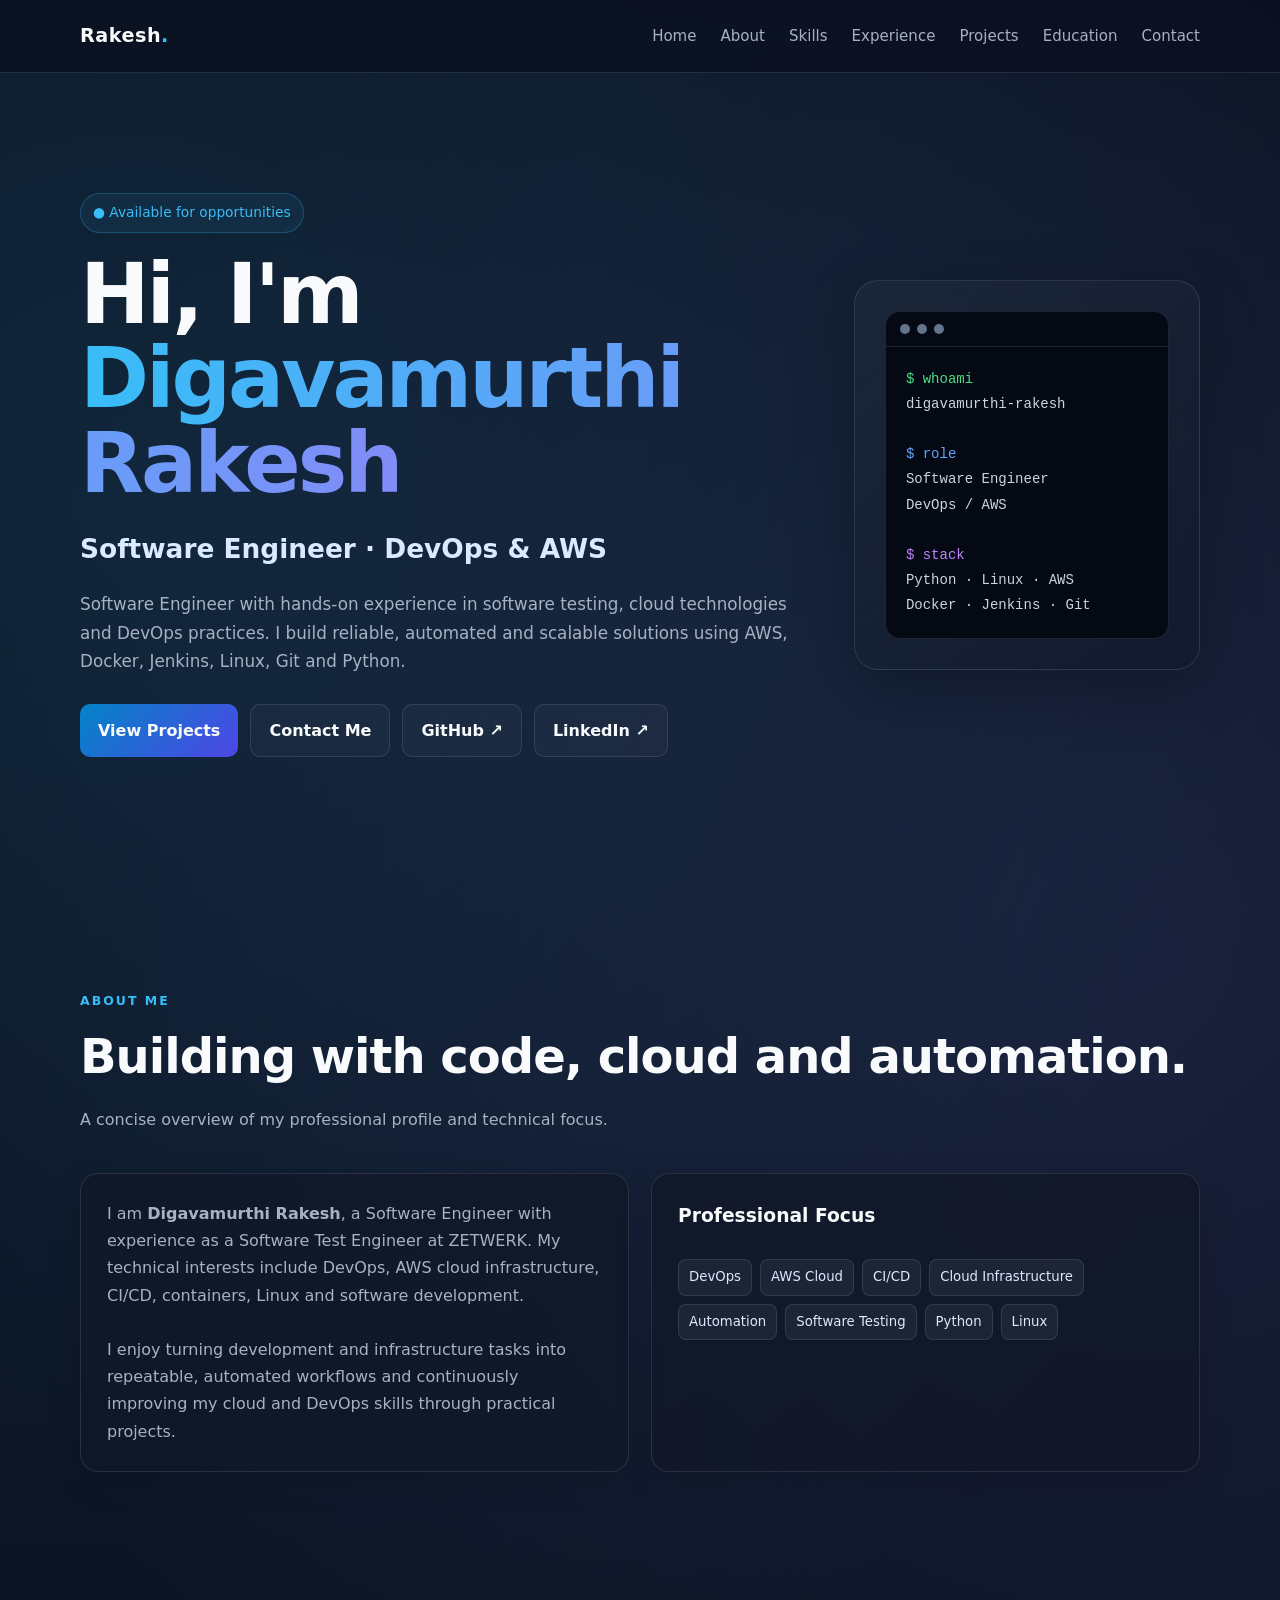
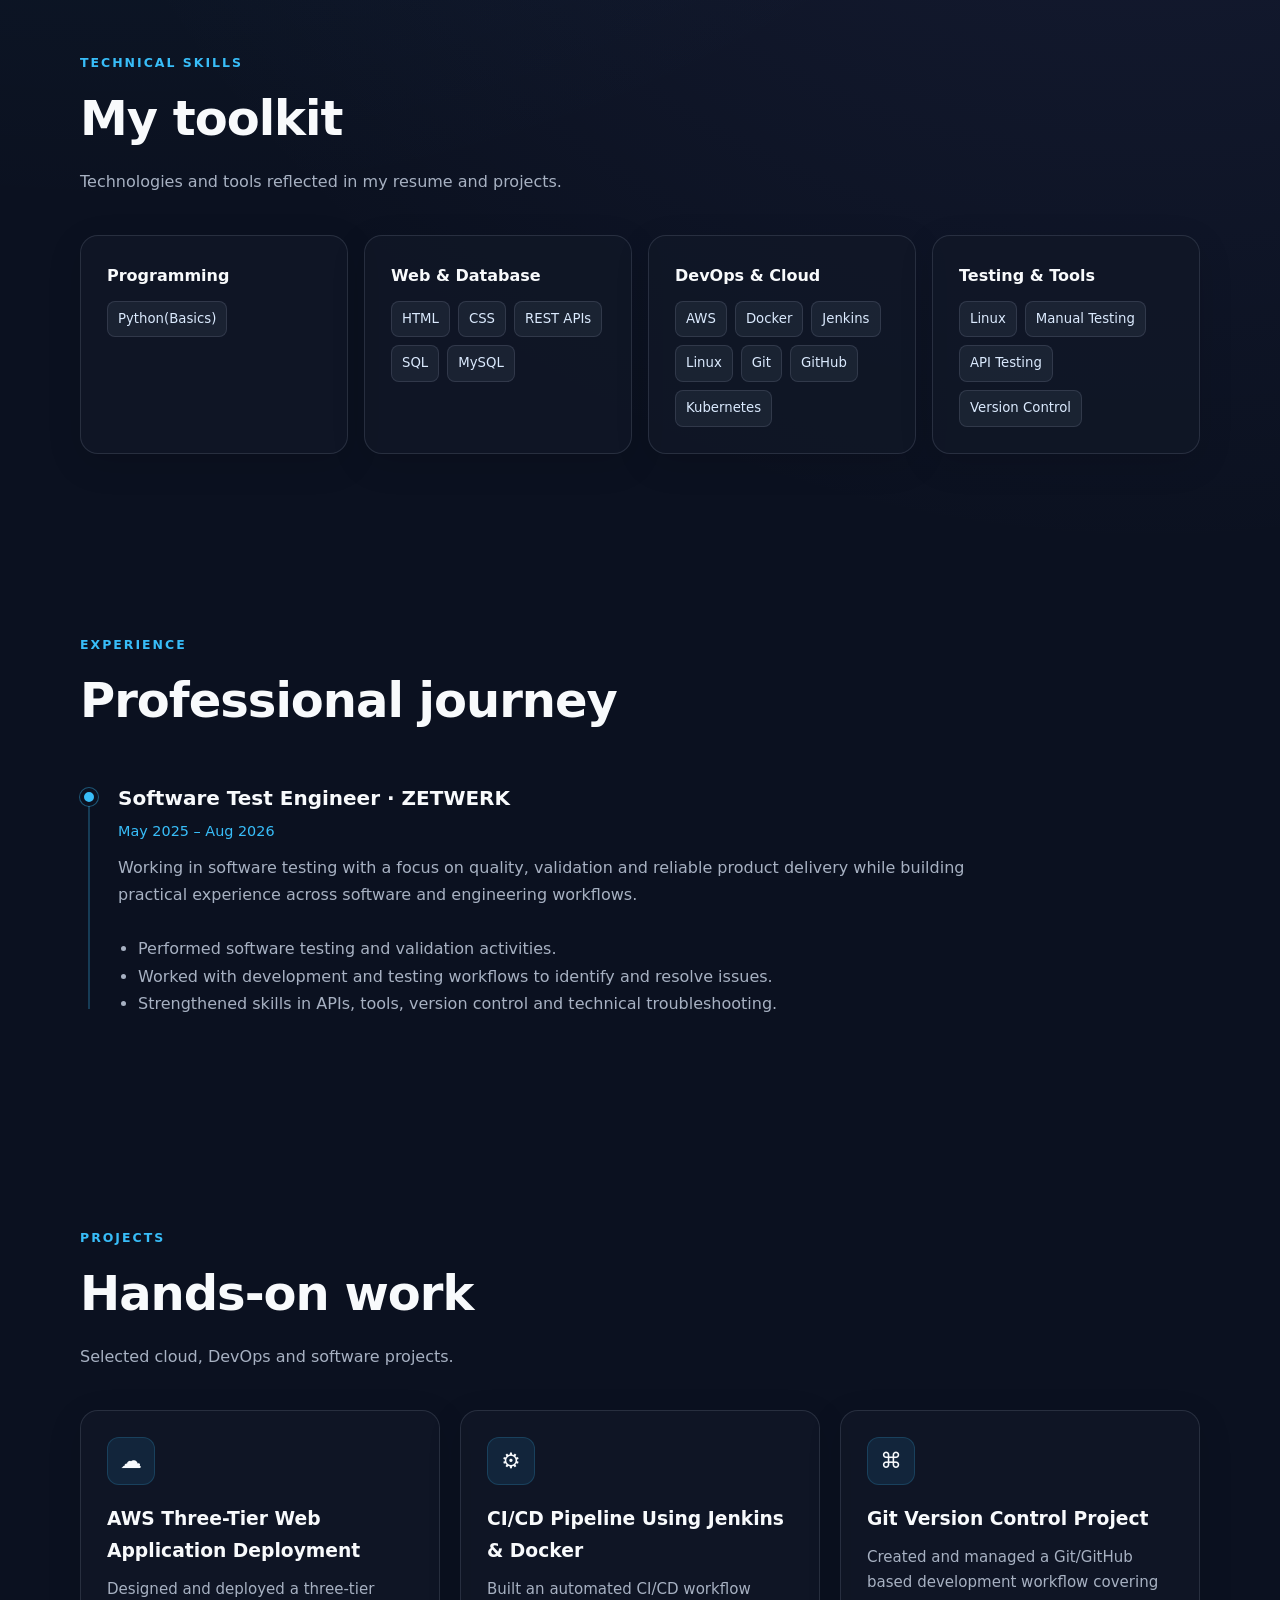
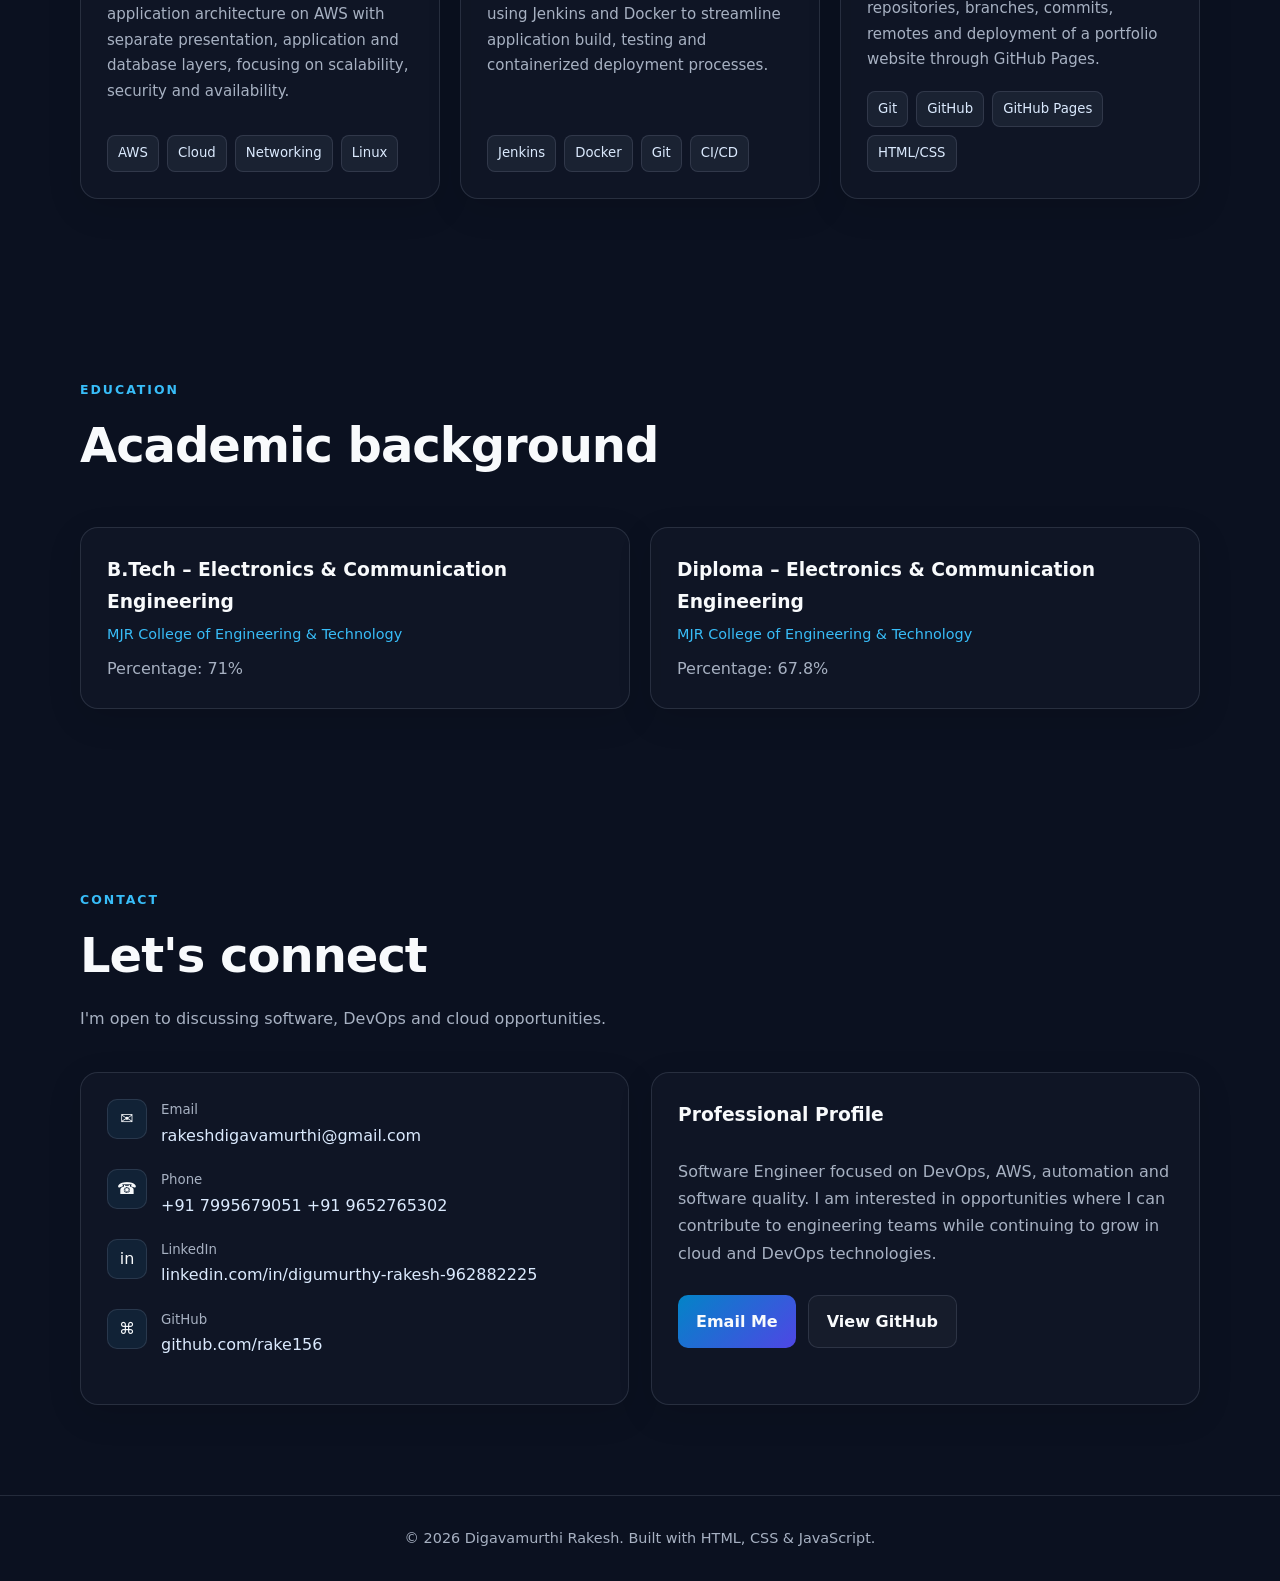
==== commit 13658543: "Update professional portfolio website" ====
--- a/index.html
+++ b/index.html
@@ -456,7 +456,7 @@
         <div>
           <div class="eyebrow">● Available for opportunities</div>
 
-          <h1>Hi, I'm <span>Rakesh</span></h1>
+          <h1>Hi, I'm <span>Digavamurthi Rakesh</span></h1>
 
           <h2>Software Engineer · DevOps & AWS</h2>
 
@@ -484,7 +484,7 @@
             </div>
             <div class="terminal-body">
               <div><span class="green">$ whoami</span></div>
-              <div>rakesh-digavamurthi</div>
+              <div>digavamurthi-rakesh</div>
               <br>
               <div><span class="blue">$ role</span></div>
               <div>Software Engineer</div>
@@ -555,11 +555,7 @@
           <div class="card skill-card">
             <h3>Programming</h3>
             <div class="tags">
-              <span class="tag">Python</span>
-              <span class="tag">Java</span>
-              <span class="tag">JavaScript</span>
-              <span class="tag">OOP</span>
-              <span class="tag">DSA</span>
+              <span class="tag">Python(Basics)</span>
             </div>
           </div>
 
@@ -583,13 +579,14 @@
               <span class="tag">Linux</span>
               <span class="tag">Git</span>
               <span class="tag">GitHub</span>
+              <span class="tag">Kubernetes</span>
             </div>
           </div>
 
           <div class="card skill-card">
             <h3>Testing & Tools</h3>
             <div class="tags">
-              <span class="tag">Postman</span>
+              <span class="tag">Linux</span>
               <span class="tag">Manual Testing</span>
               <span class="tag">API Testing</span>
               <span class="tag">Version Control</span>
@@ -611,7 +608,7 @@
           <div class="timeline-item">
             <div class="timeline-dot"></div>
             <h3>Software Test Engineer · ZETWERK</h3>
-            <div class="meta">May 2025 – Present</div>
+            <div class="meta">May 2025 – Aug 2026</div>
             <p>
               Working in software testing with a focus on quality,
               validation and reliable product delivery while building
@@ -739,6 +736,7 @@
               <div>
                 <small>Phone</small>
                 <a href="tel:+917995679051">+91 7995679051</a>
+                <a href="tel:+919652765302">+91 9652765302</a>
               </div>
             </div>
 
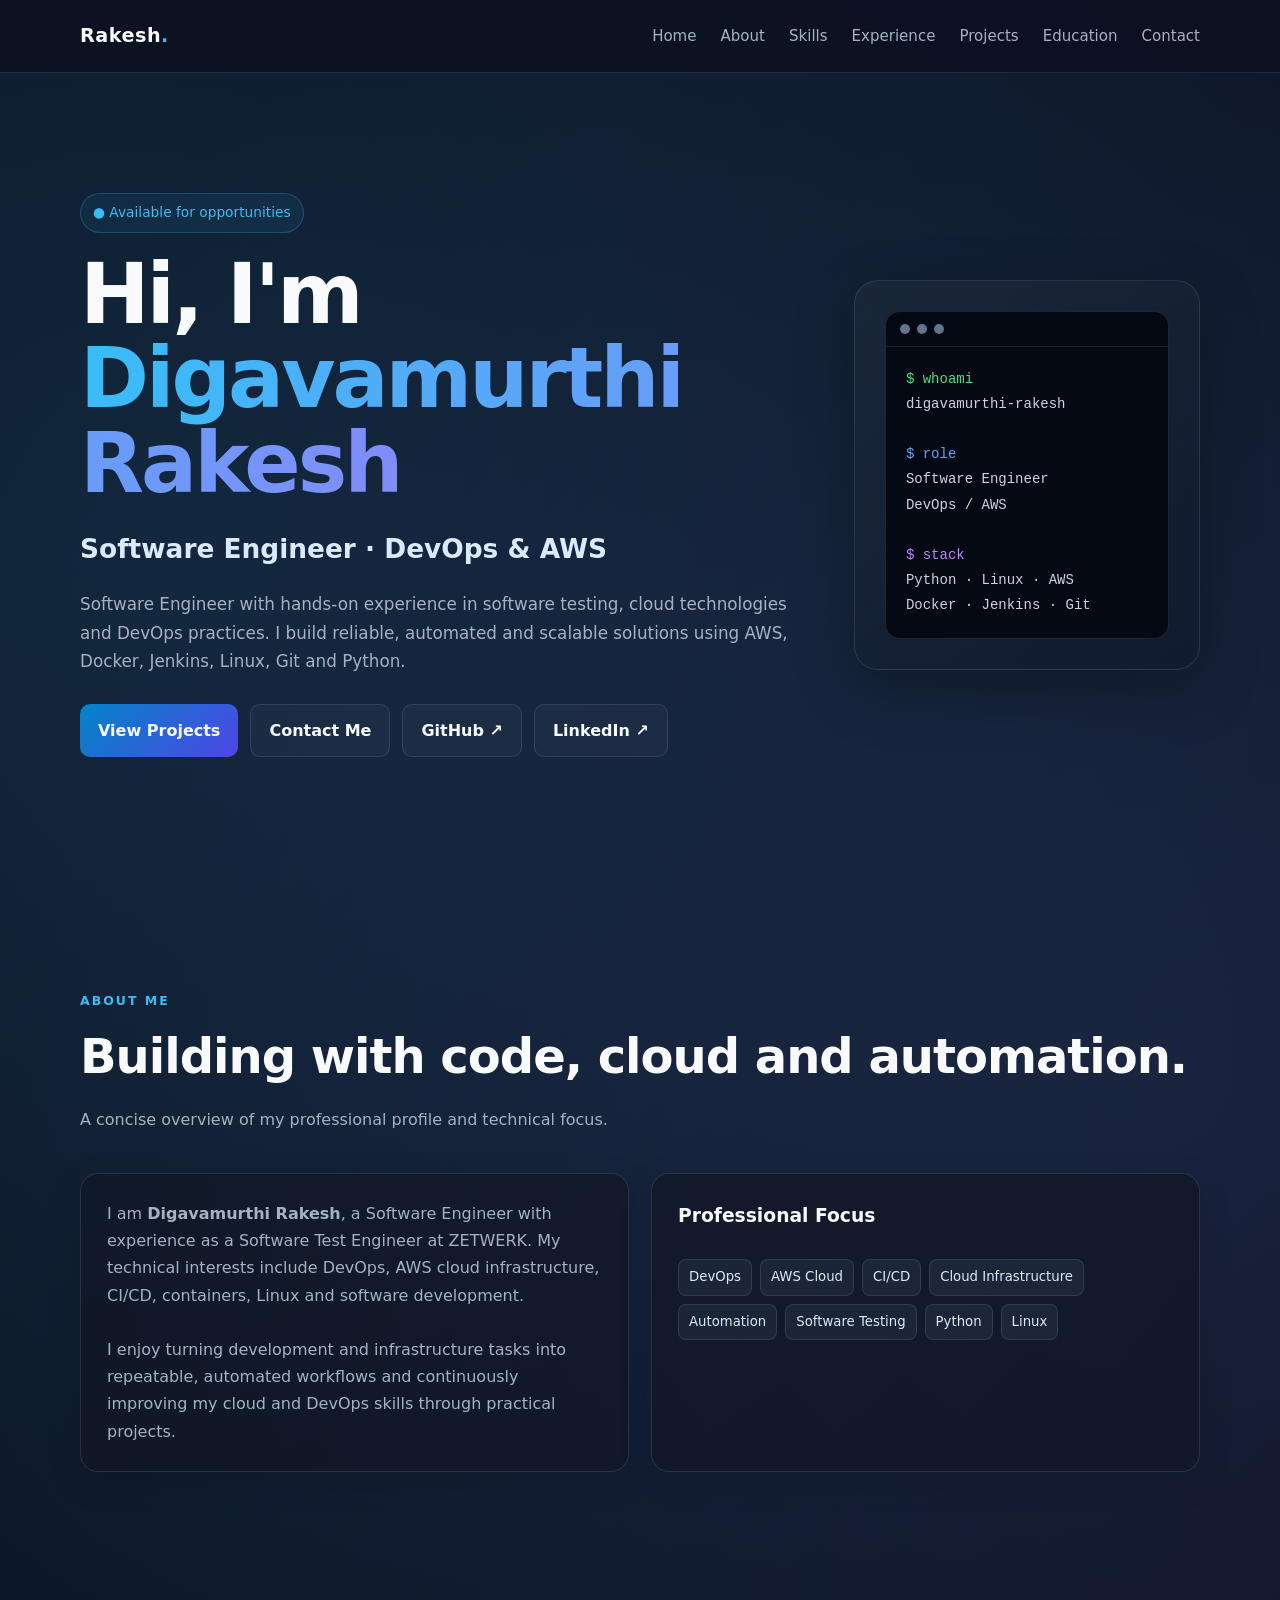
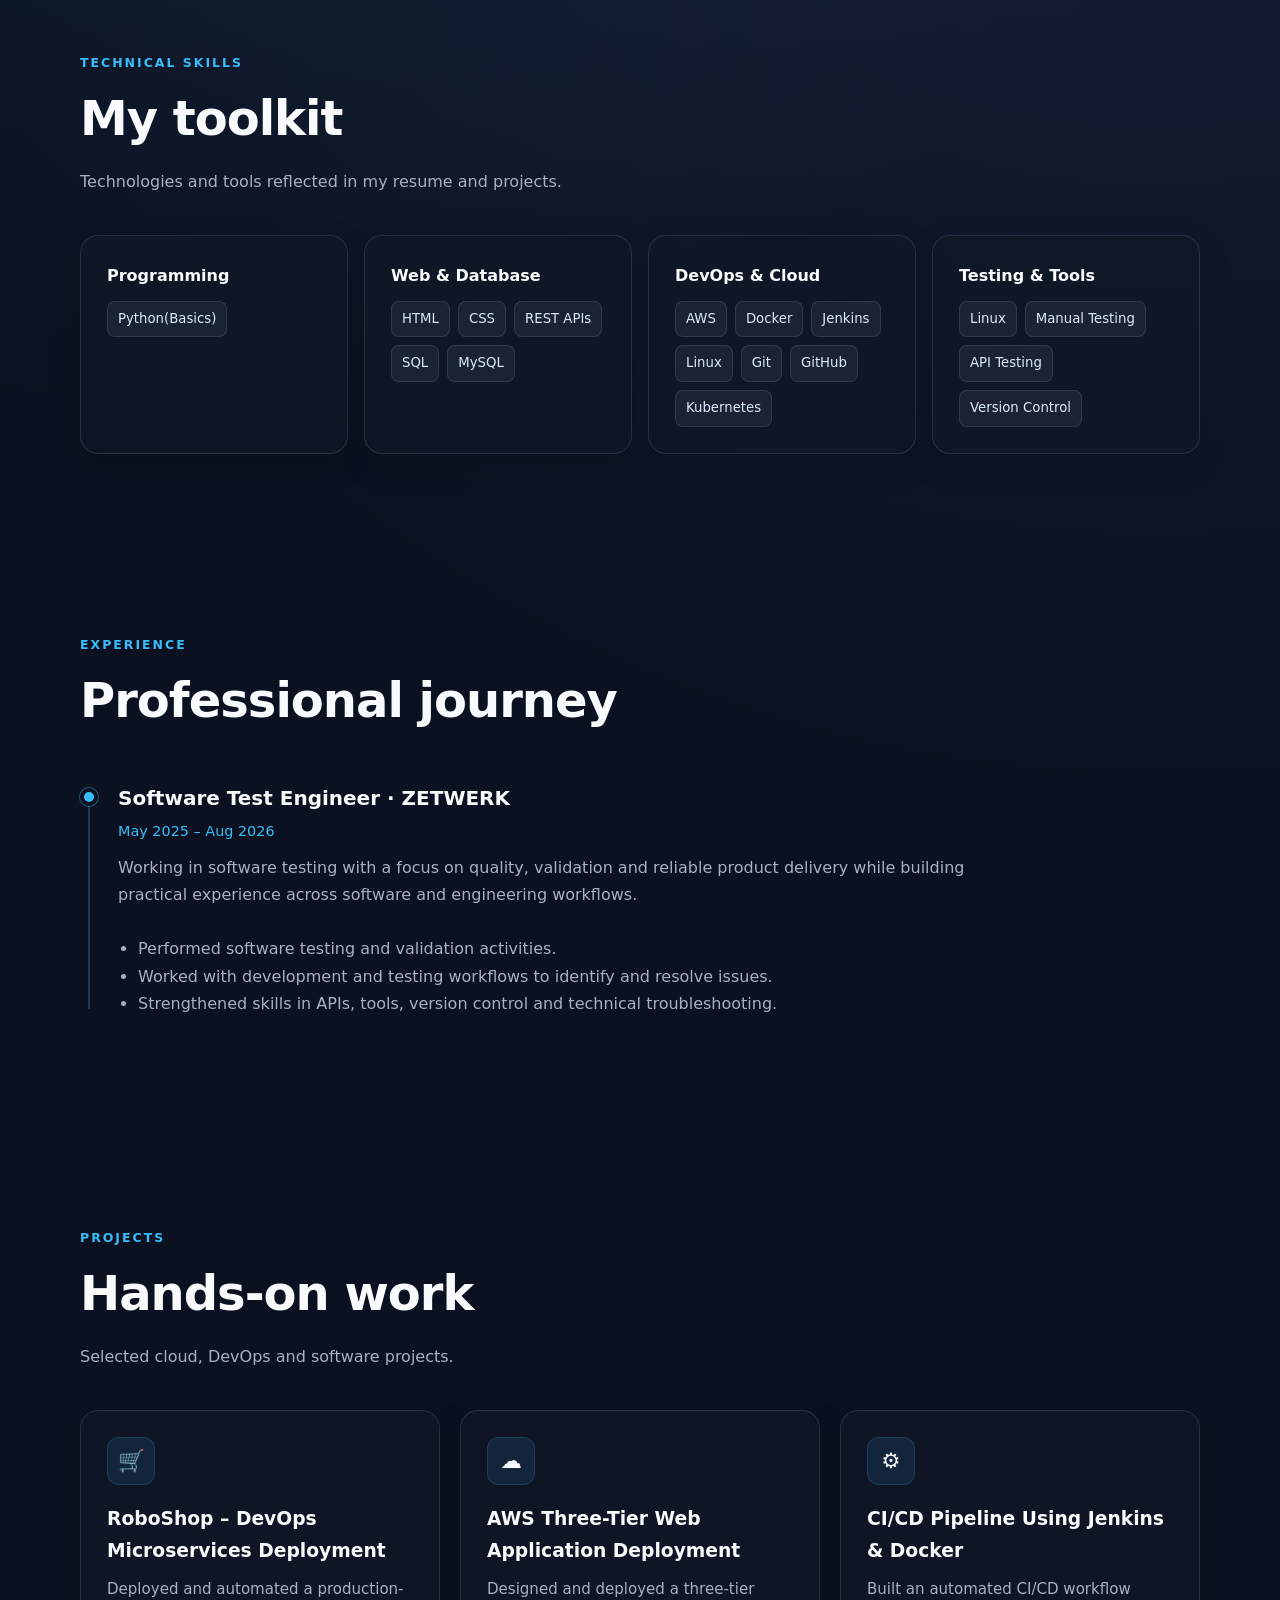
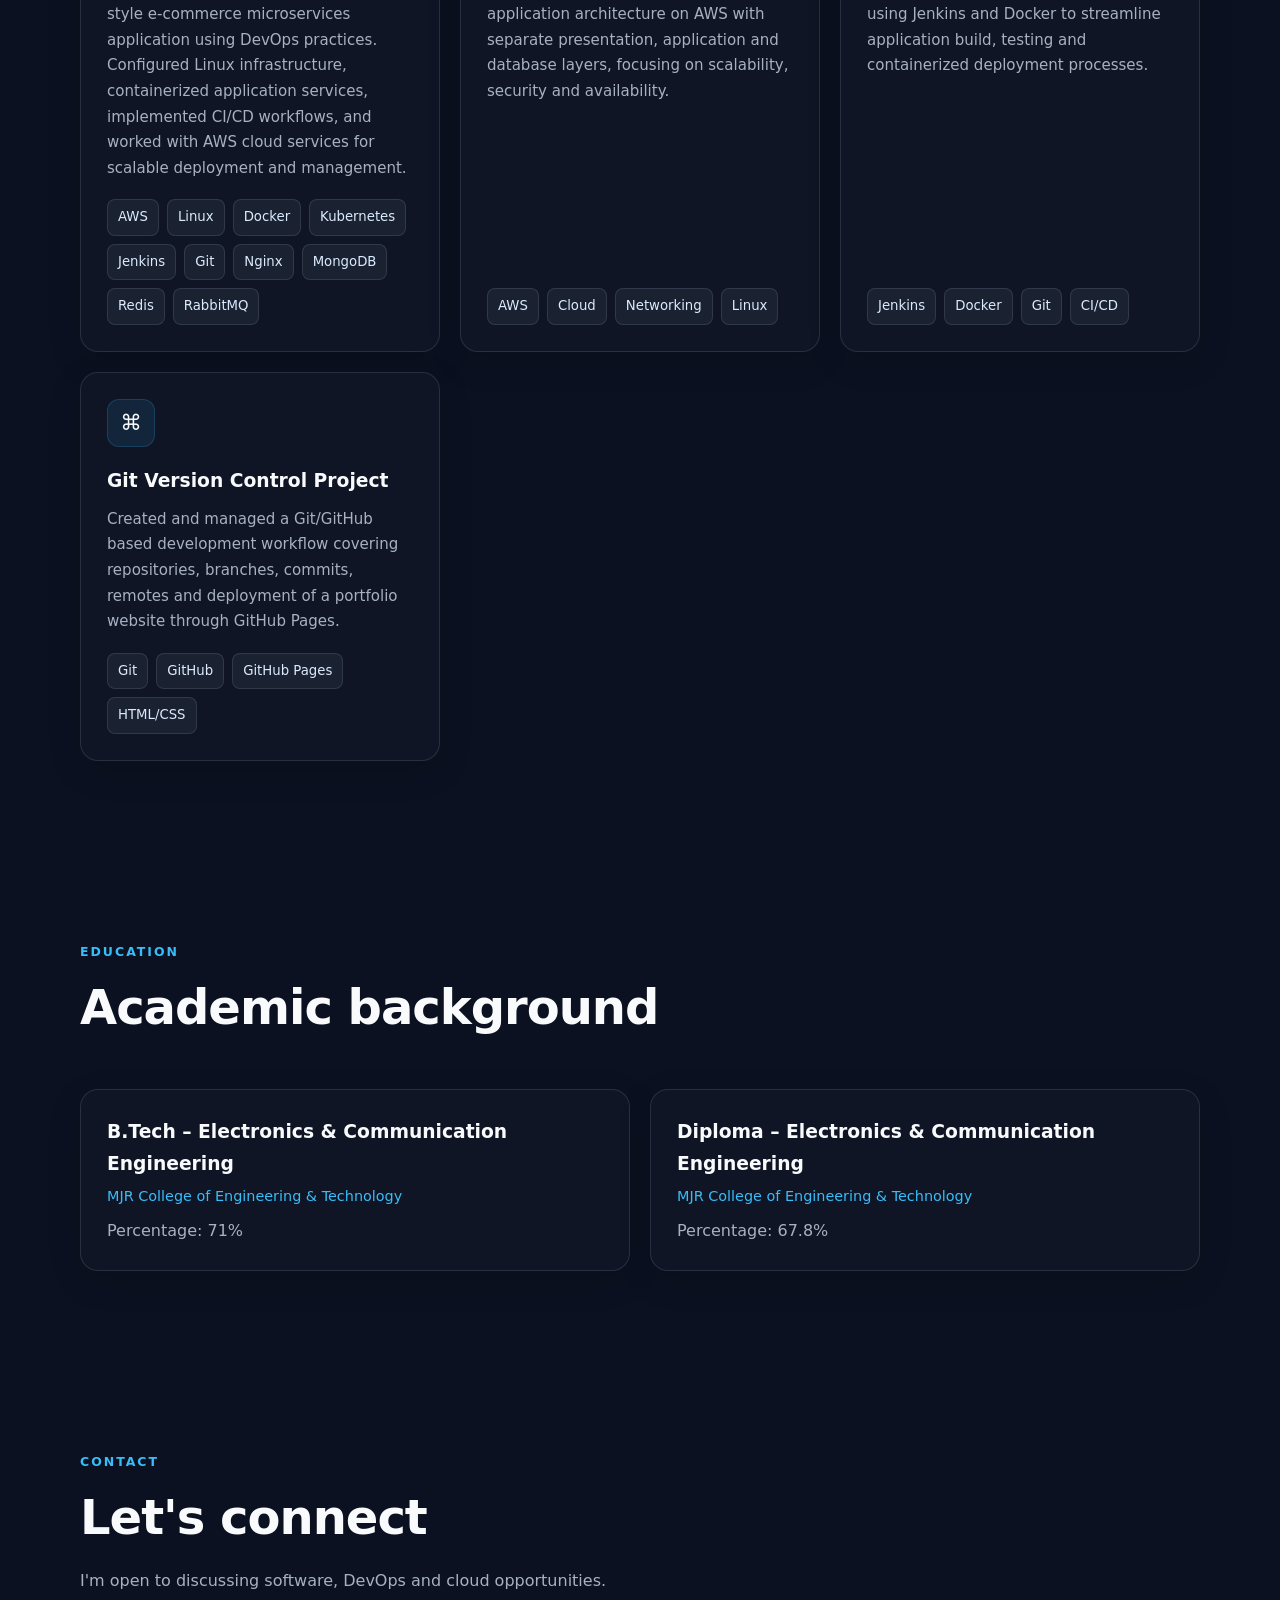
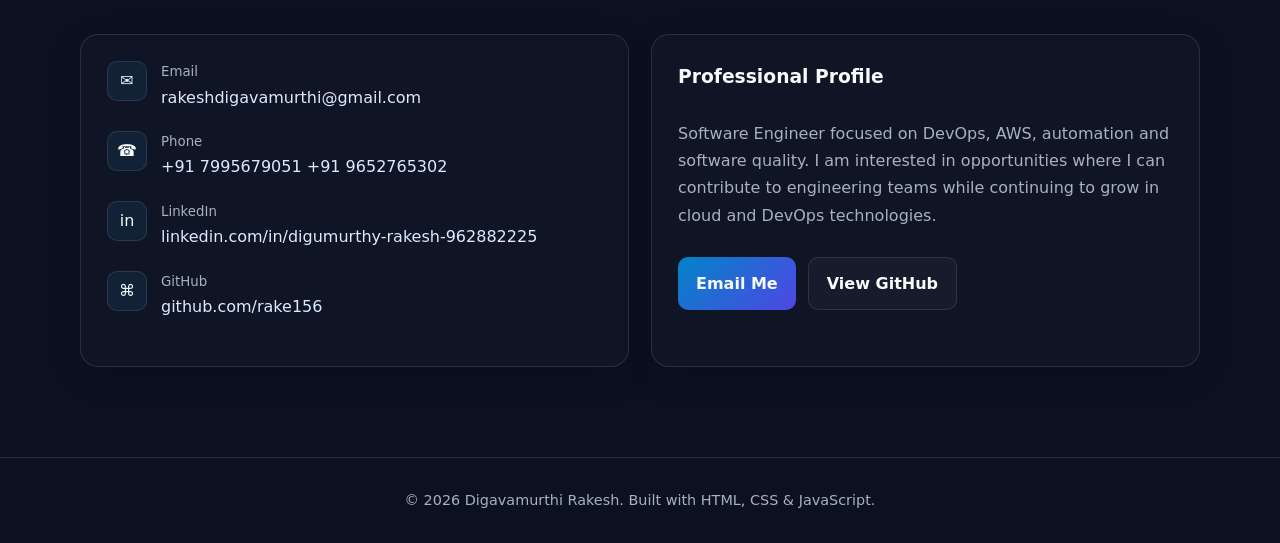
==== commit 8be498bb: "Update professional portfolio website" ====
--- a/index.html
+++ b/index.html
@@ -637,6 +637,32 @@
         <div class="projects">
 
           <article class="card project">
+  <div class="project-icon">🛒</div>
+
+  <h3>RoboShop – DevOps Microservices Deployment</h3>
+
+  <p>
+    Deployed and automated a production-style e-commerce microservices
+    application using DevOps practices. Configured Linux infrastructure,
+    containerized application services, implemented CI/CD workflows, and
+    worked with AWS cloud services for scalable deployment and management.
+  </p>
+
+  <div class="tags">
+    <span class="tag">AWS</span>
+    <span class="tag">Linux</span>
+    <span class="tag">Docker</span>
+    <span class="tag">Kubernetes</span>
+    <span class="tag">Jenkins</span>
+    <span class="tag">Git</span>
+    <span class="tag">Nginx</span>
+    <span class="tag">MongoDB</span>
+    <span class="tag">Redis</span>
+    <span class="tag">RabbitMQ</span>
+  </div>
+</article>
+
+          <article class="card project">
             <div class="project-icon">☁</div>
             <h3>AWS Three-Tier Web Application Deployment</h3>
             <p>
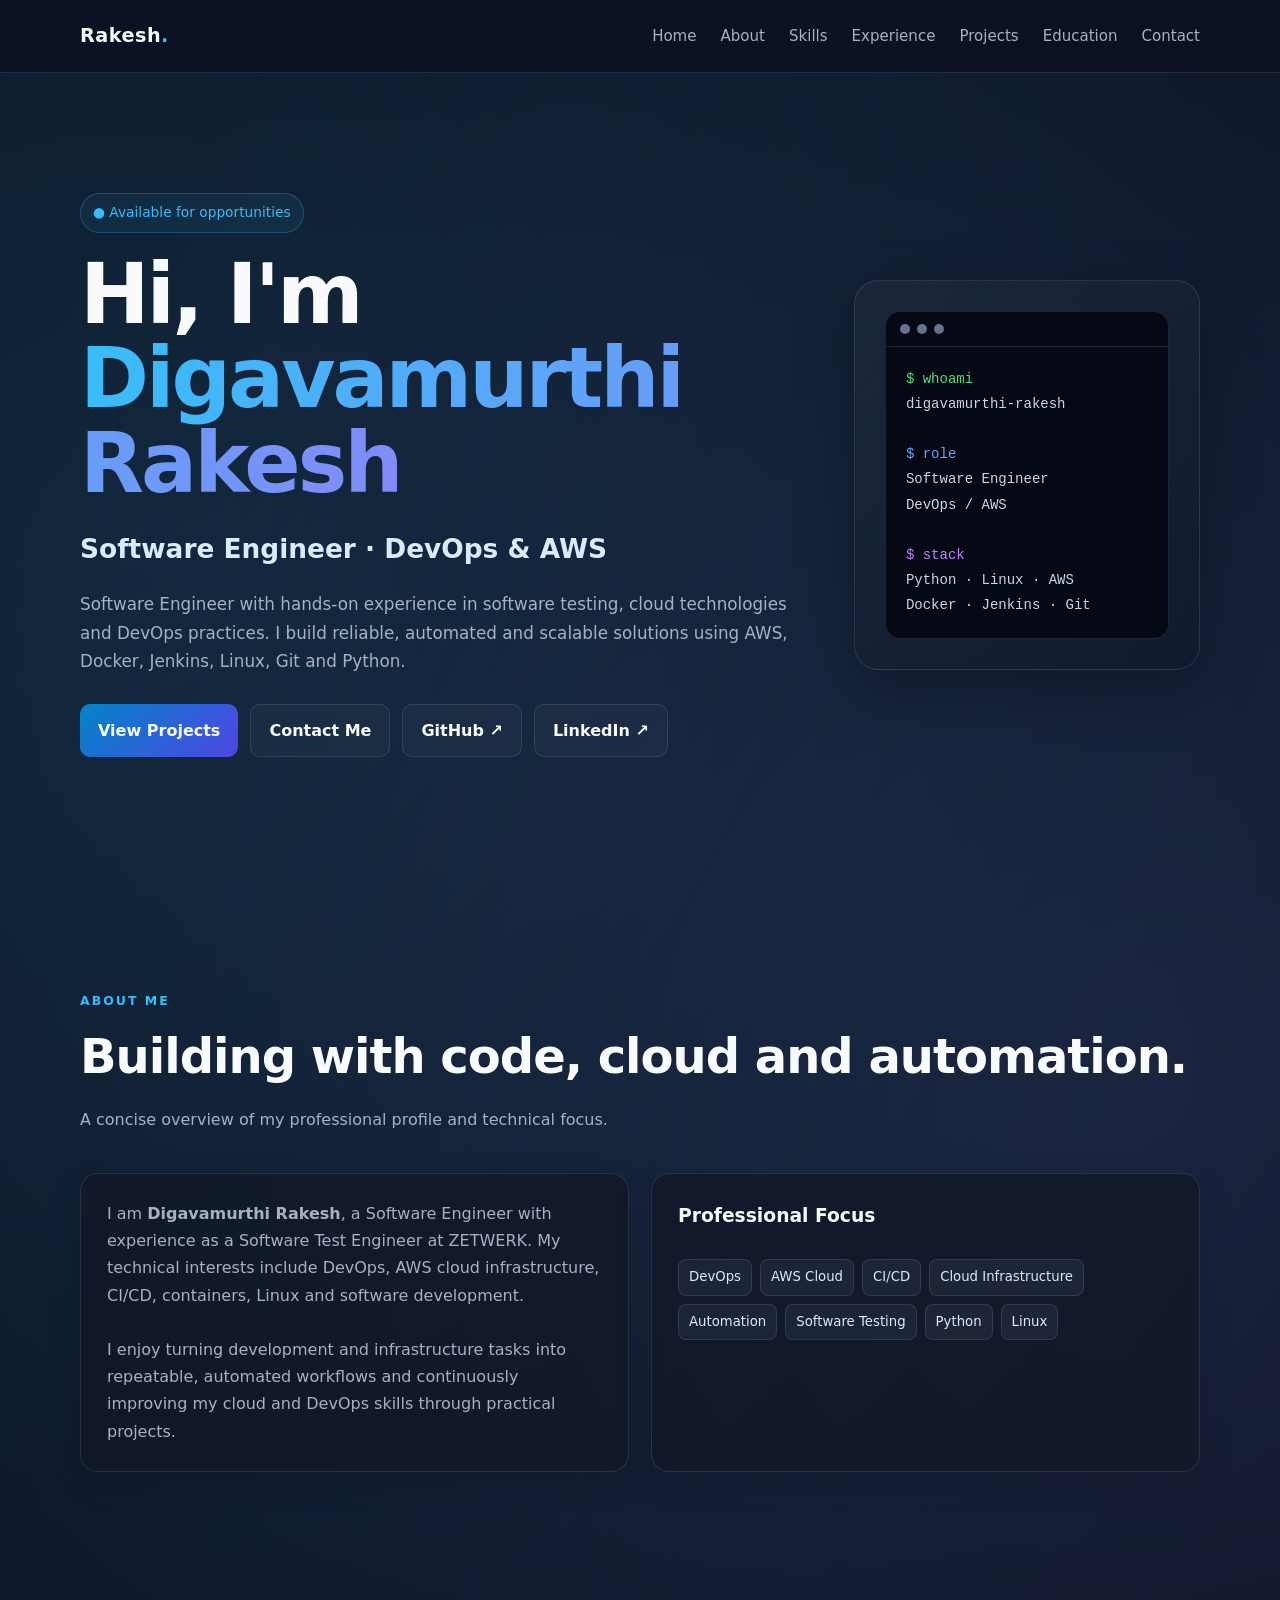
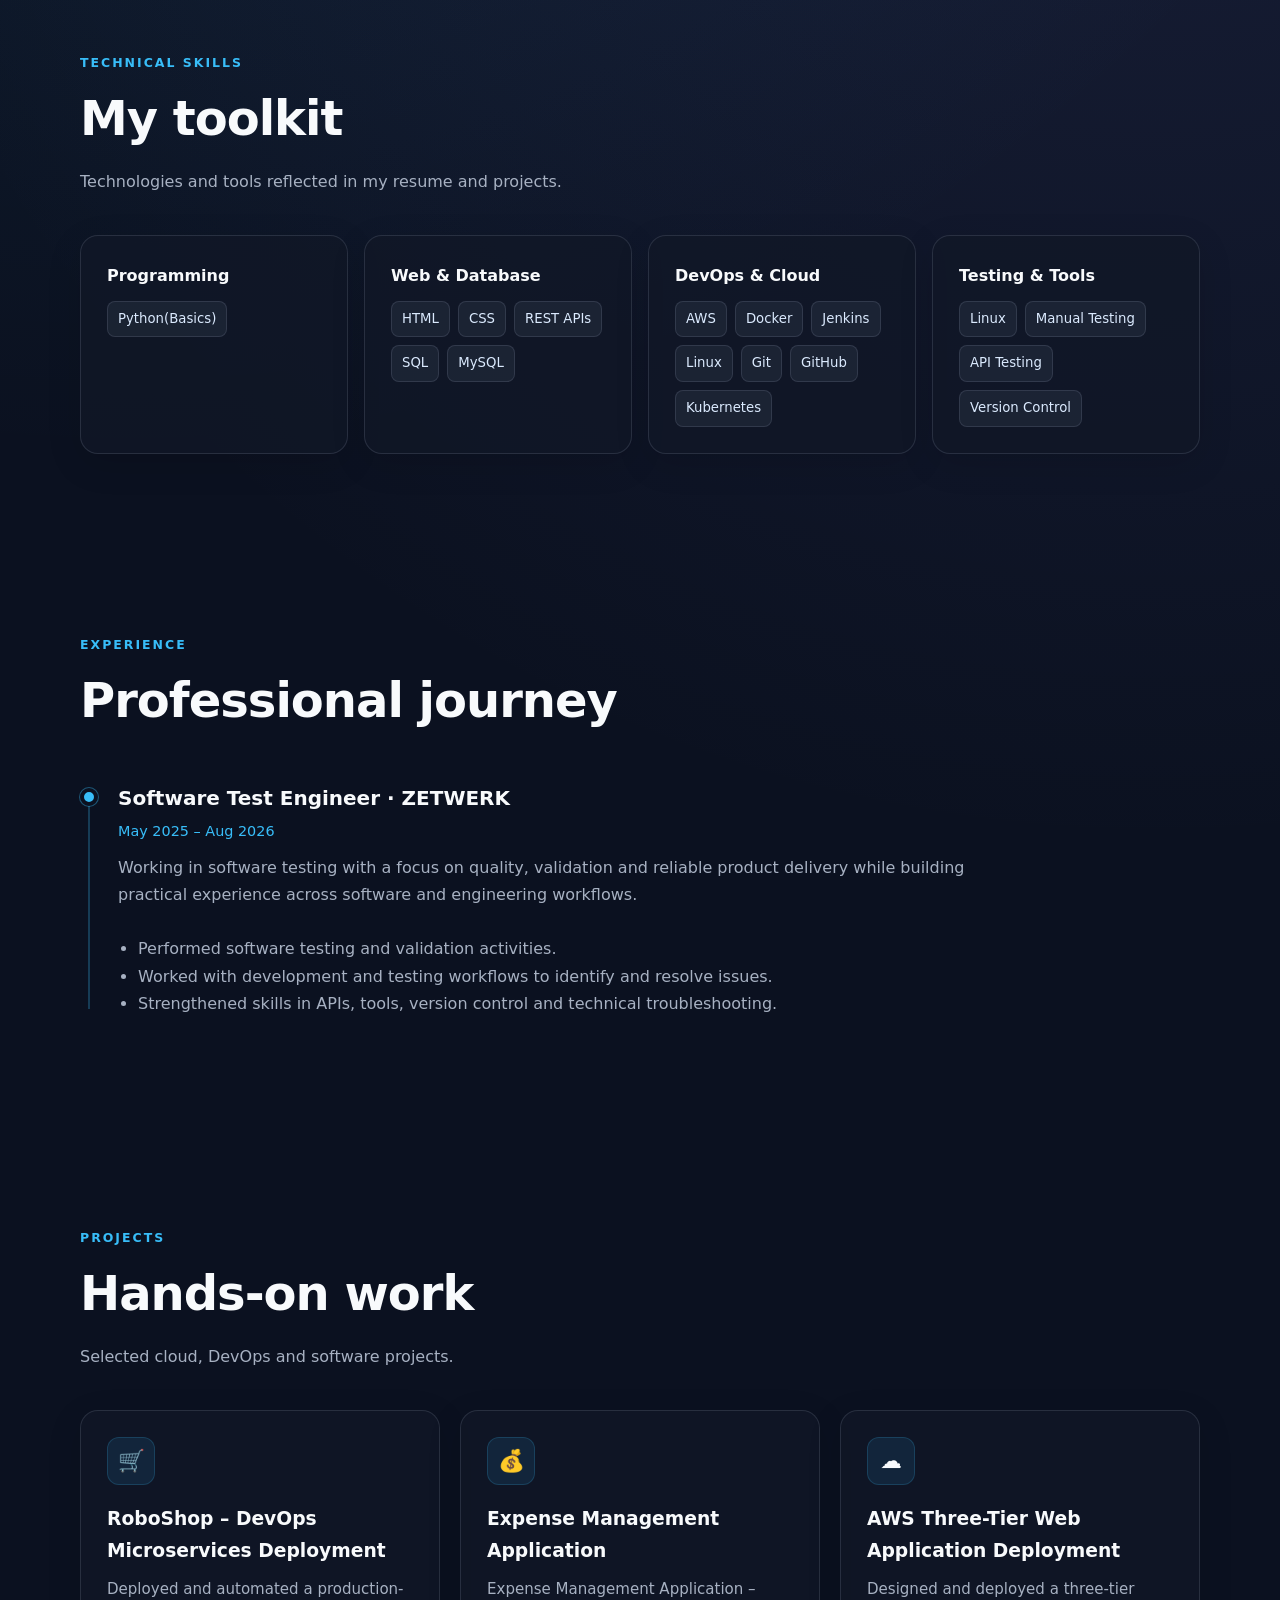
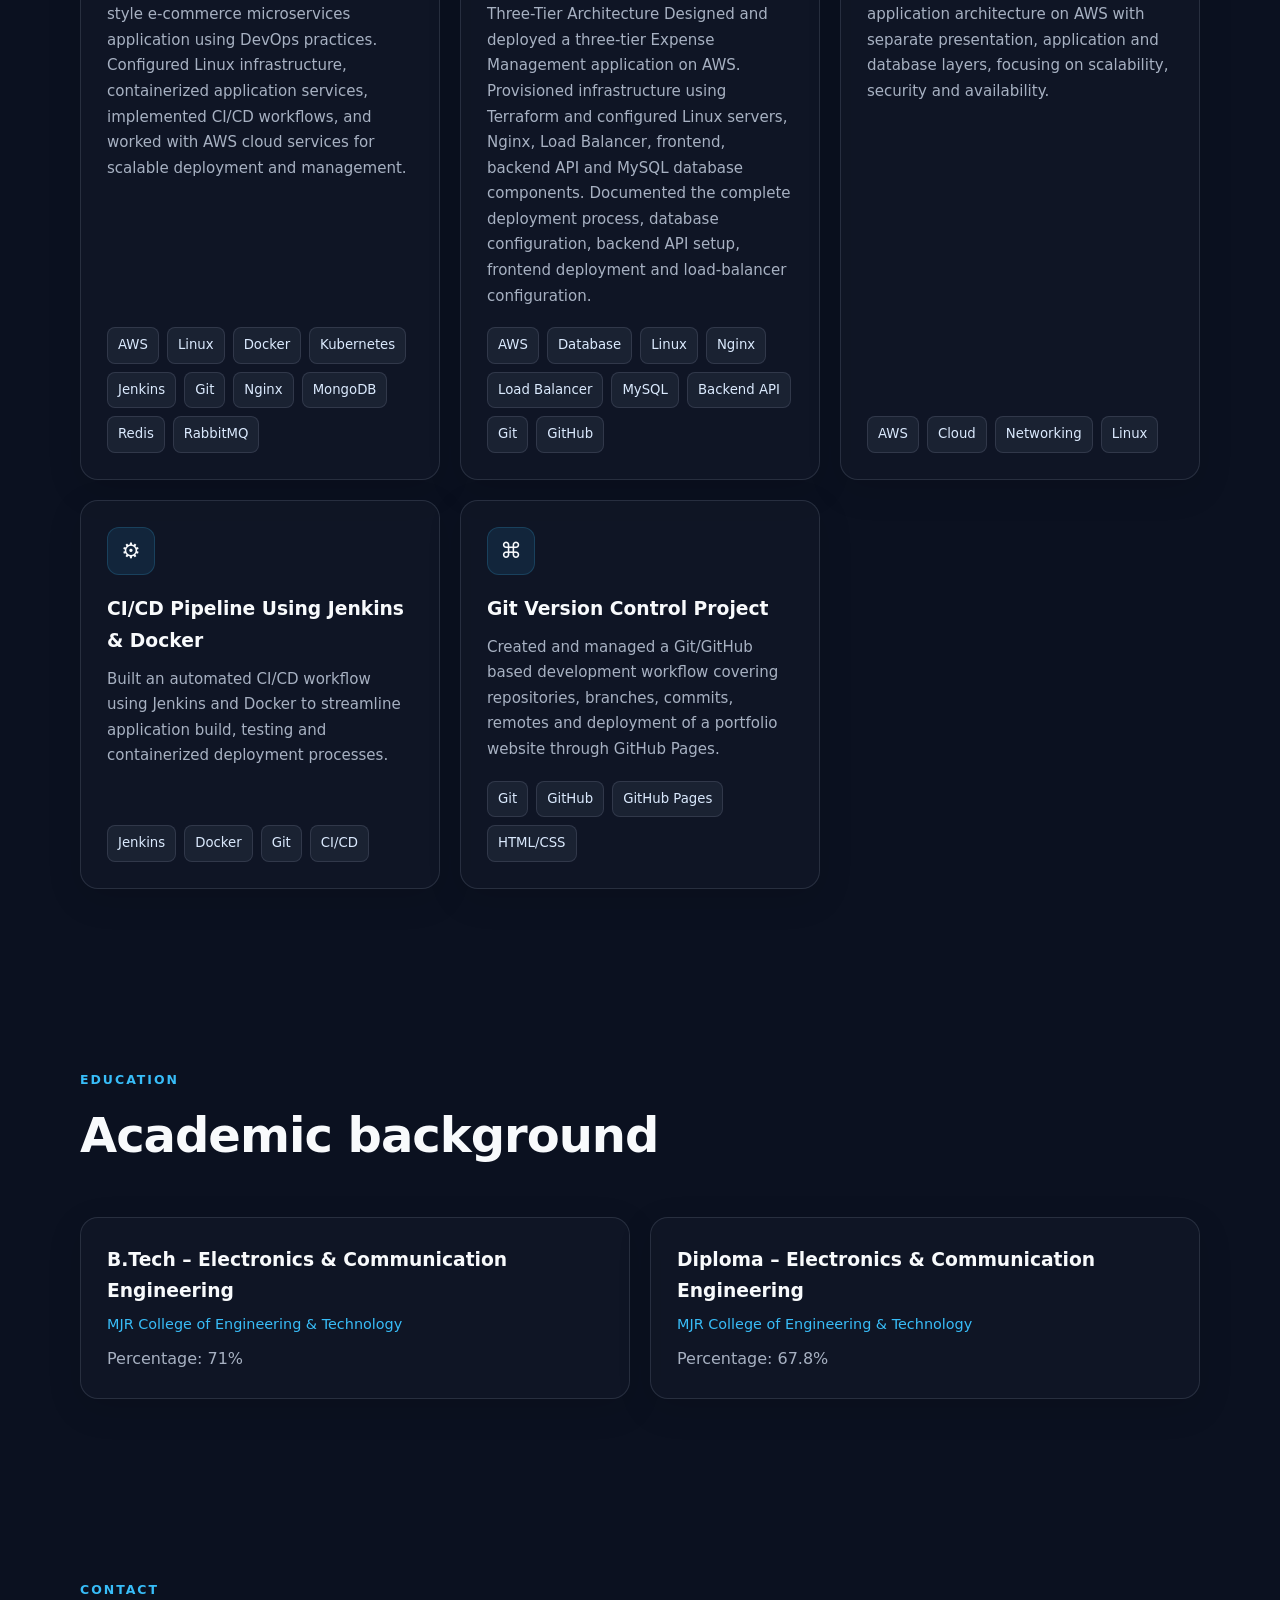
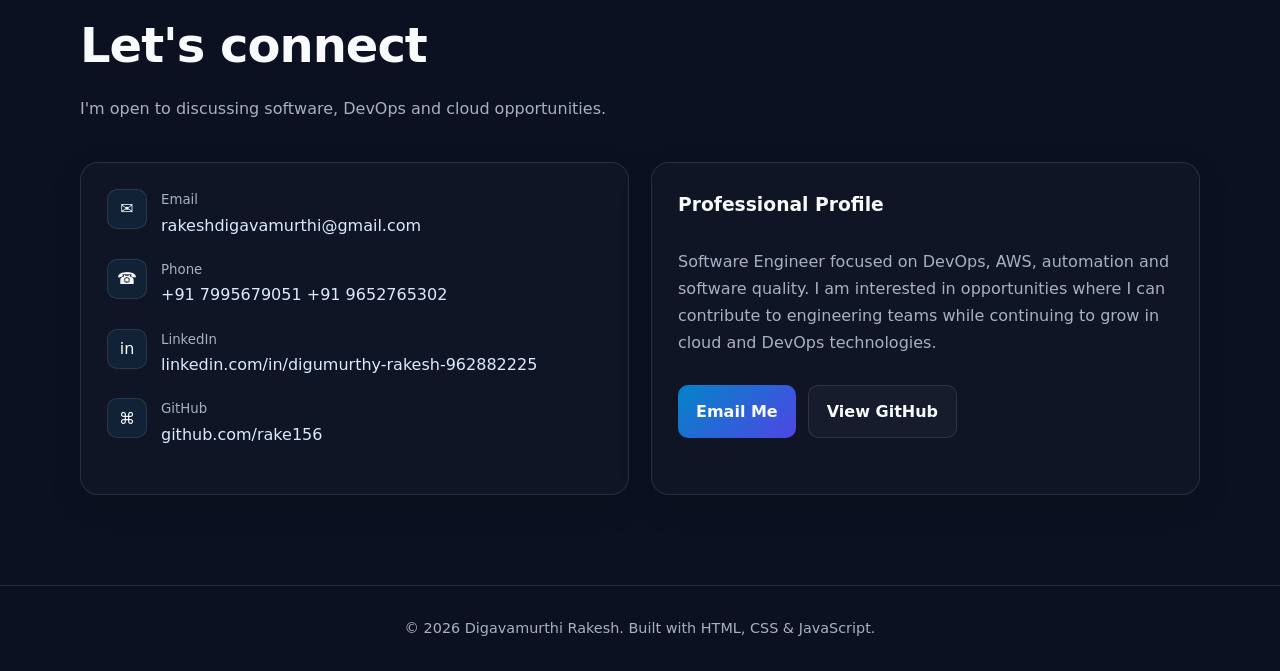
==== commit a73ca662: "Update professional portfolio website" ====
--- a/index.html
+++ b/index.html
@@ -661,6 +661,33 @@
     <span class="tag">RabbitMQ</span>
   </div>
 </article>
+            <article class="card project">
+                <div class="project-icon">💰</div>
+     
+    <h3>Expense Management Application</h3>
+
+    <p>
+       Expense Management Application – Three-Tier Architecture
+
+Designed and deployed a three-tier Expense Management application on AWS.
+Provisioned infrastructure using Terraform and configured Linux servers,
+Nginx, Load Balancer, frontend, backend API and MySQL database components.
+Documented the complete deployment process, database configuration,
+backend API setup, frontend deployment and load-balancer configuration.
+    </p>
+
+    <div class="tags">
+        <span class="tag">AWS</span>
+        <span class="tag">Database</span>
+        <span class="tag">Linux</span>
+        <span class="tag">Nginx</span>
+        <span class="tag">Load Balancer</span>
+        <span class="tag">MySQL</span>
+        <span class="tag">Backend API</span>
+        <span class="tag">Git</span>
+        <span class="tag">GitHub</span>
+    </div>
+</article>
 
           <article class="card project">
             <div class="project-icon">☁</div>
